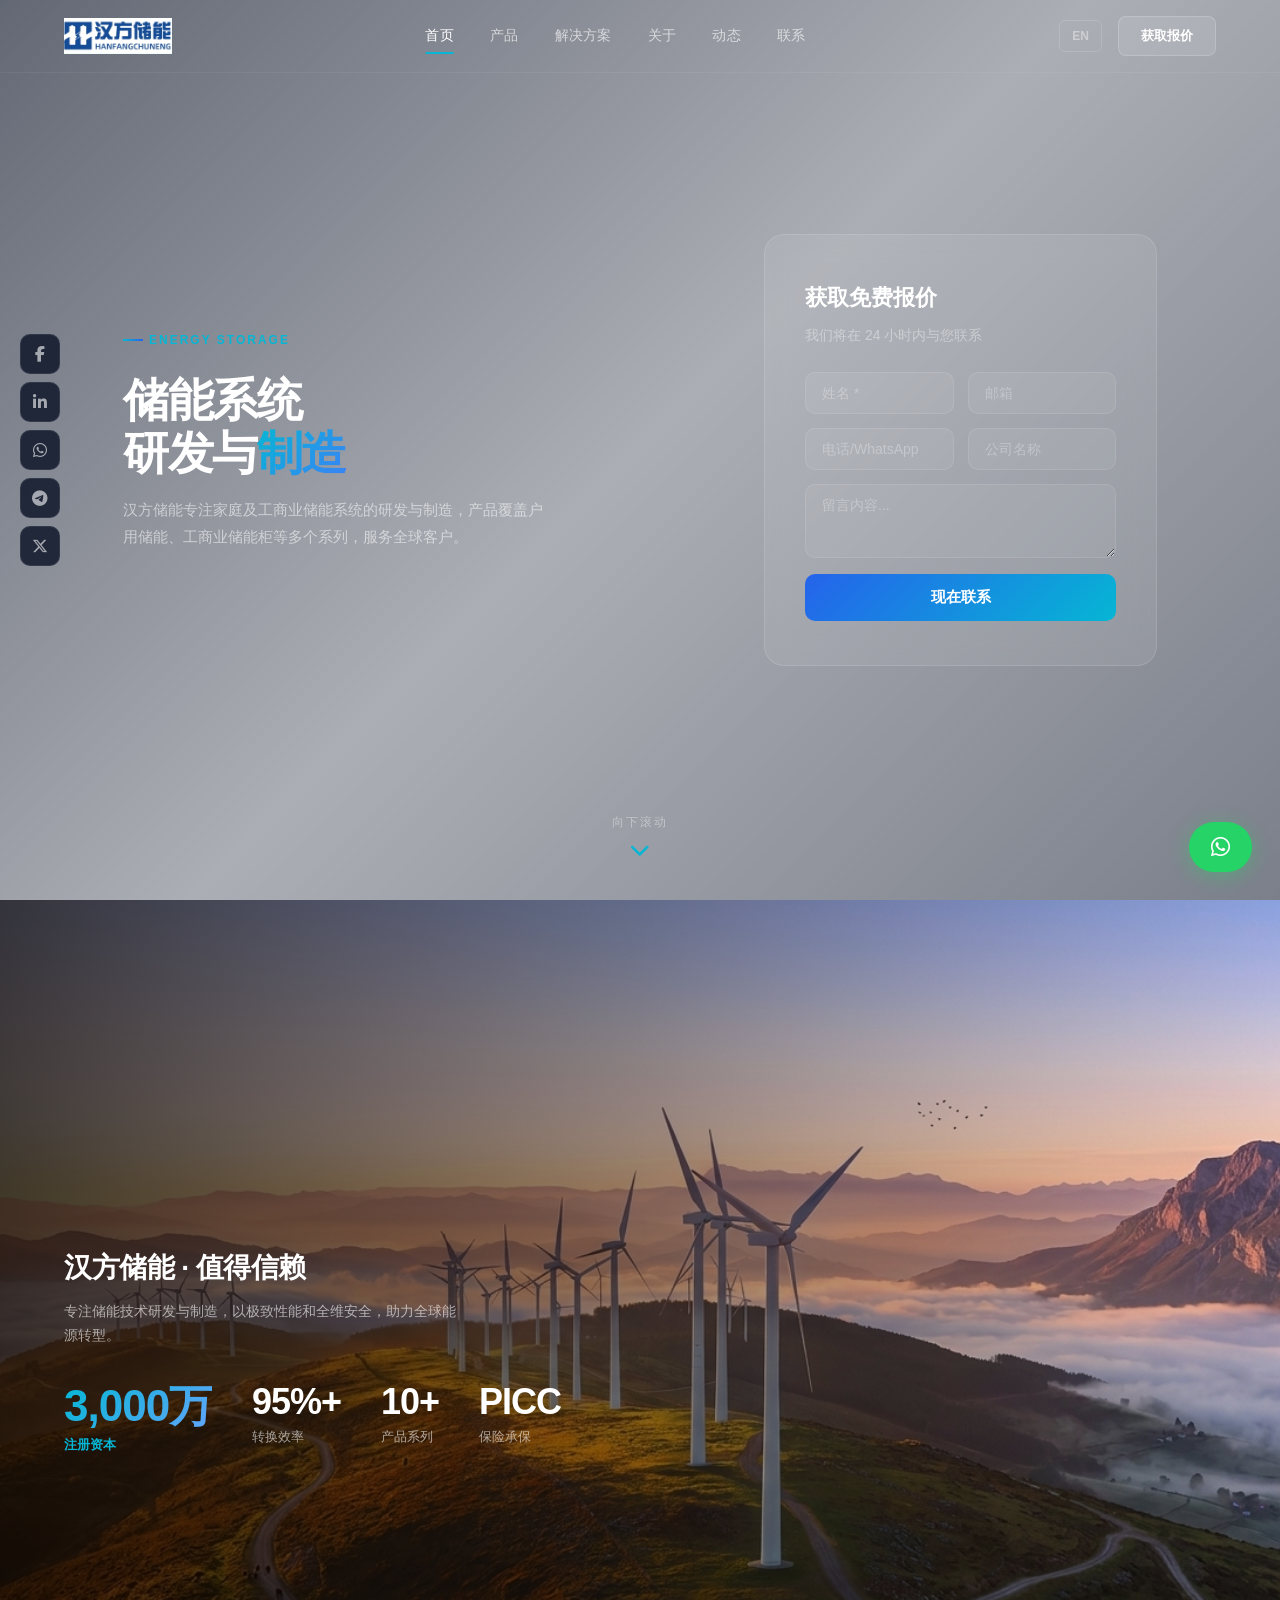
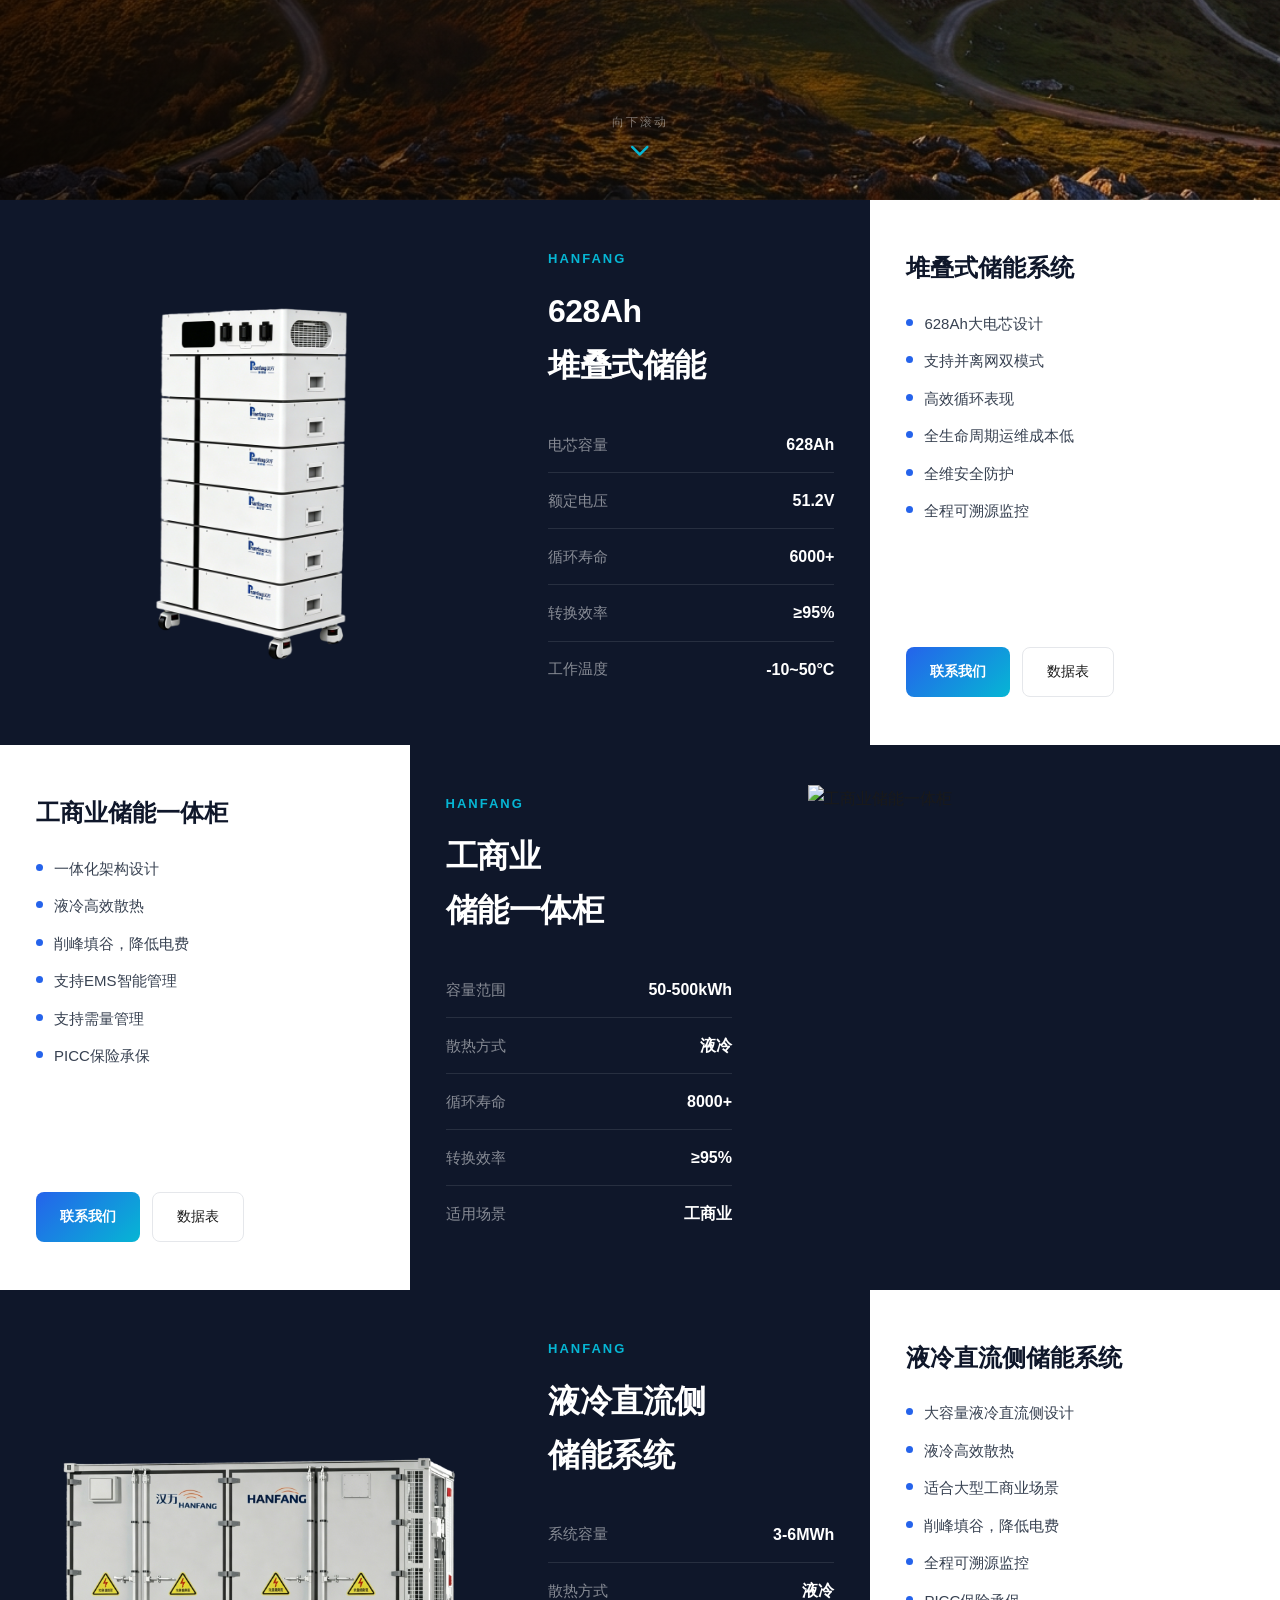
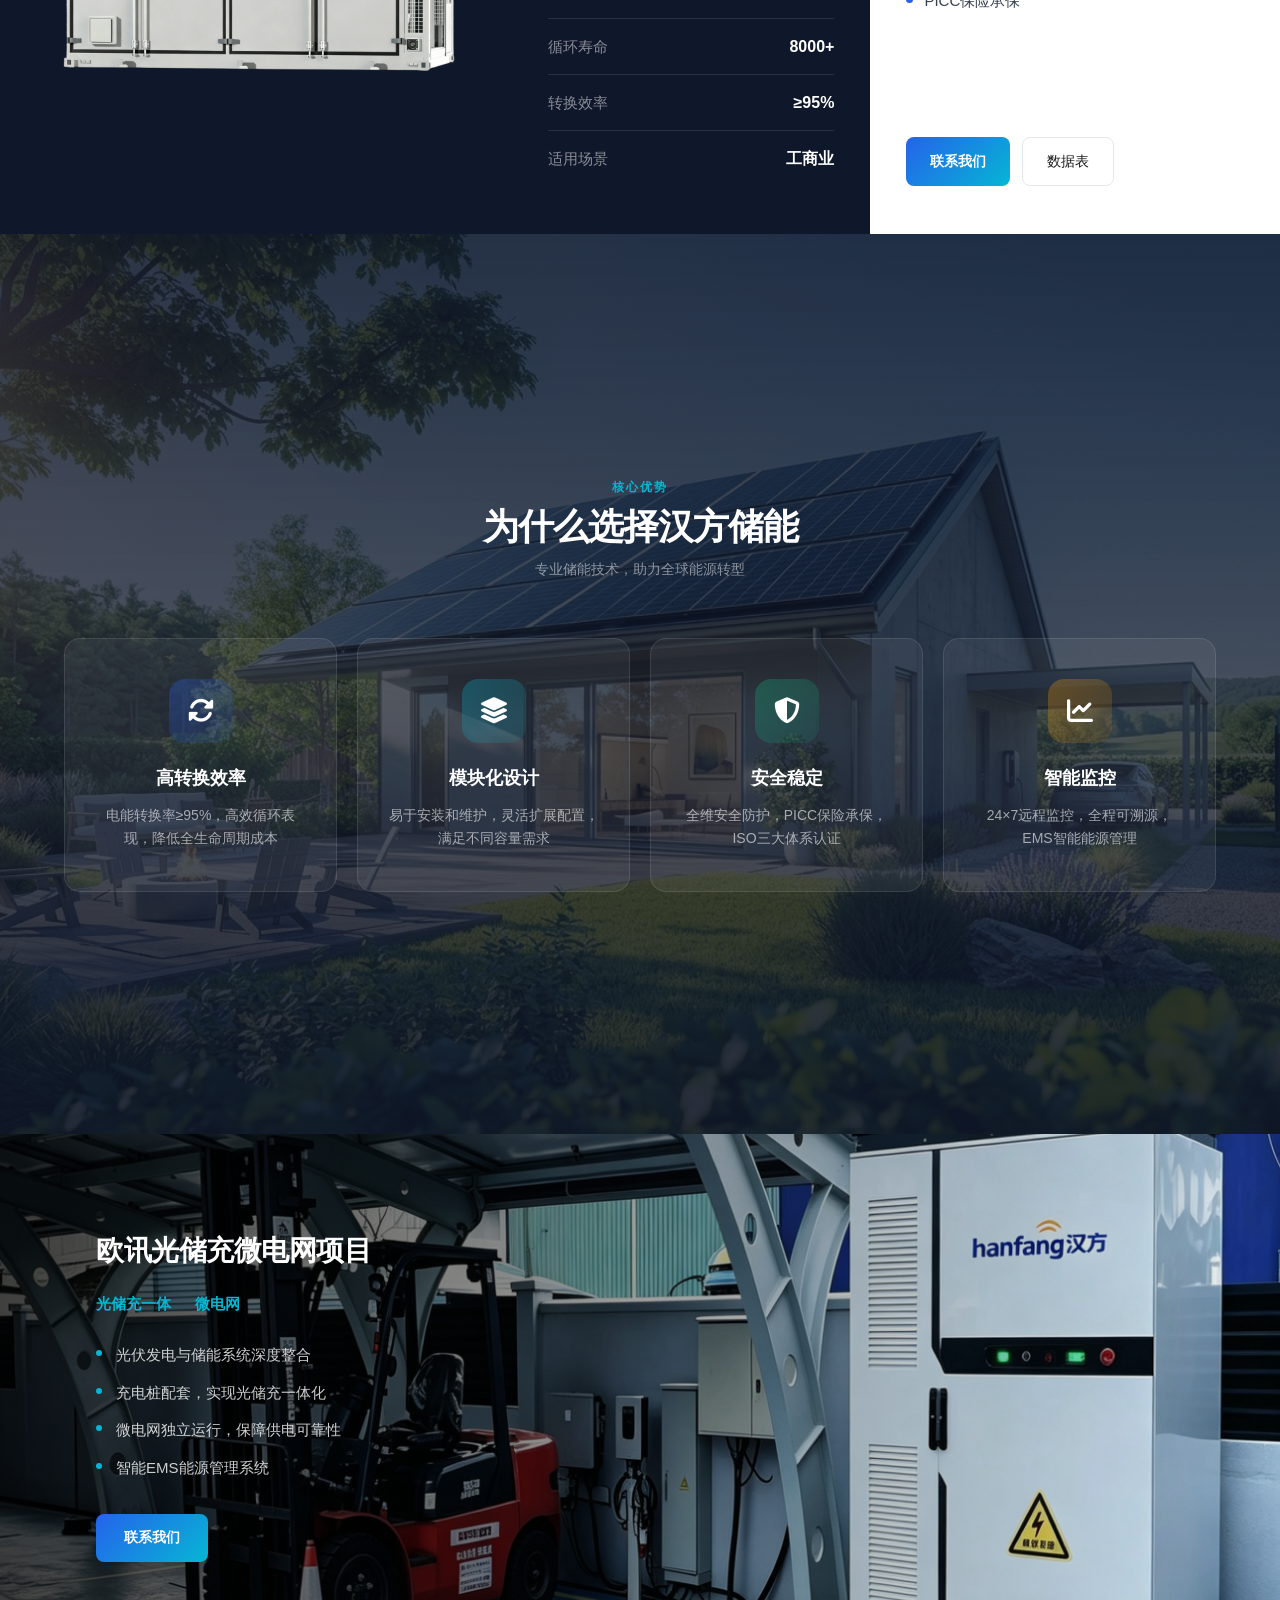
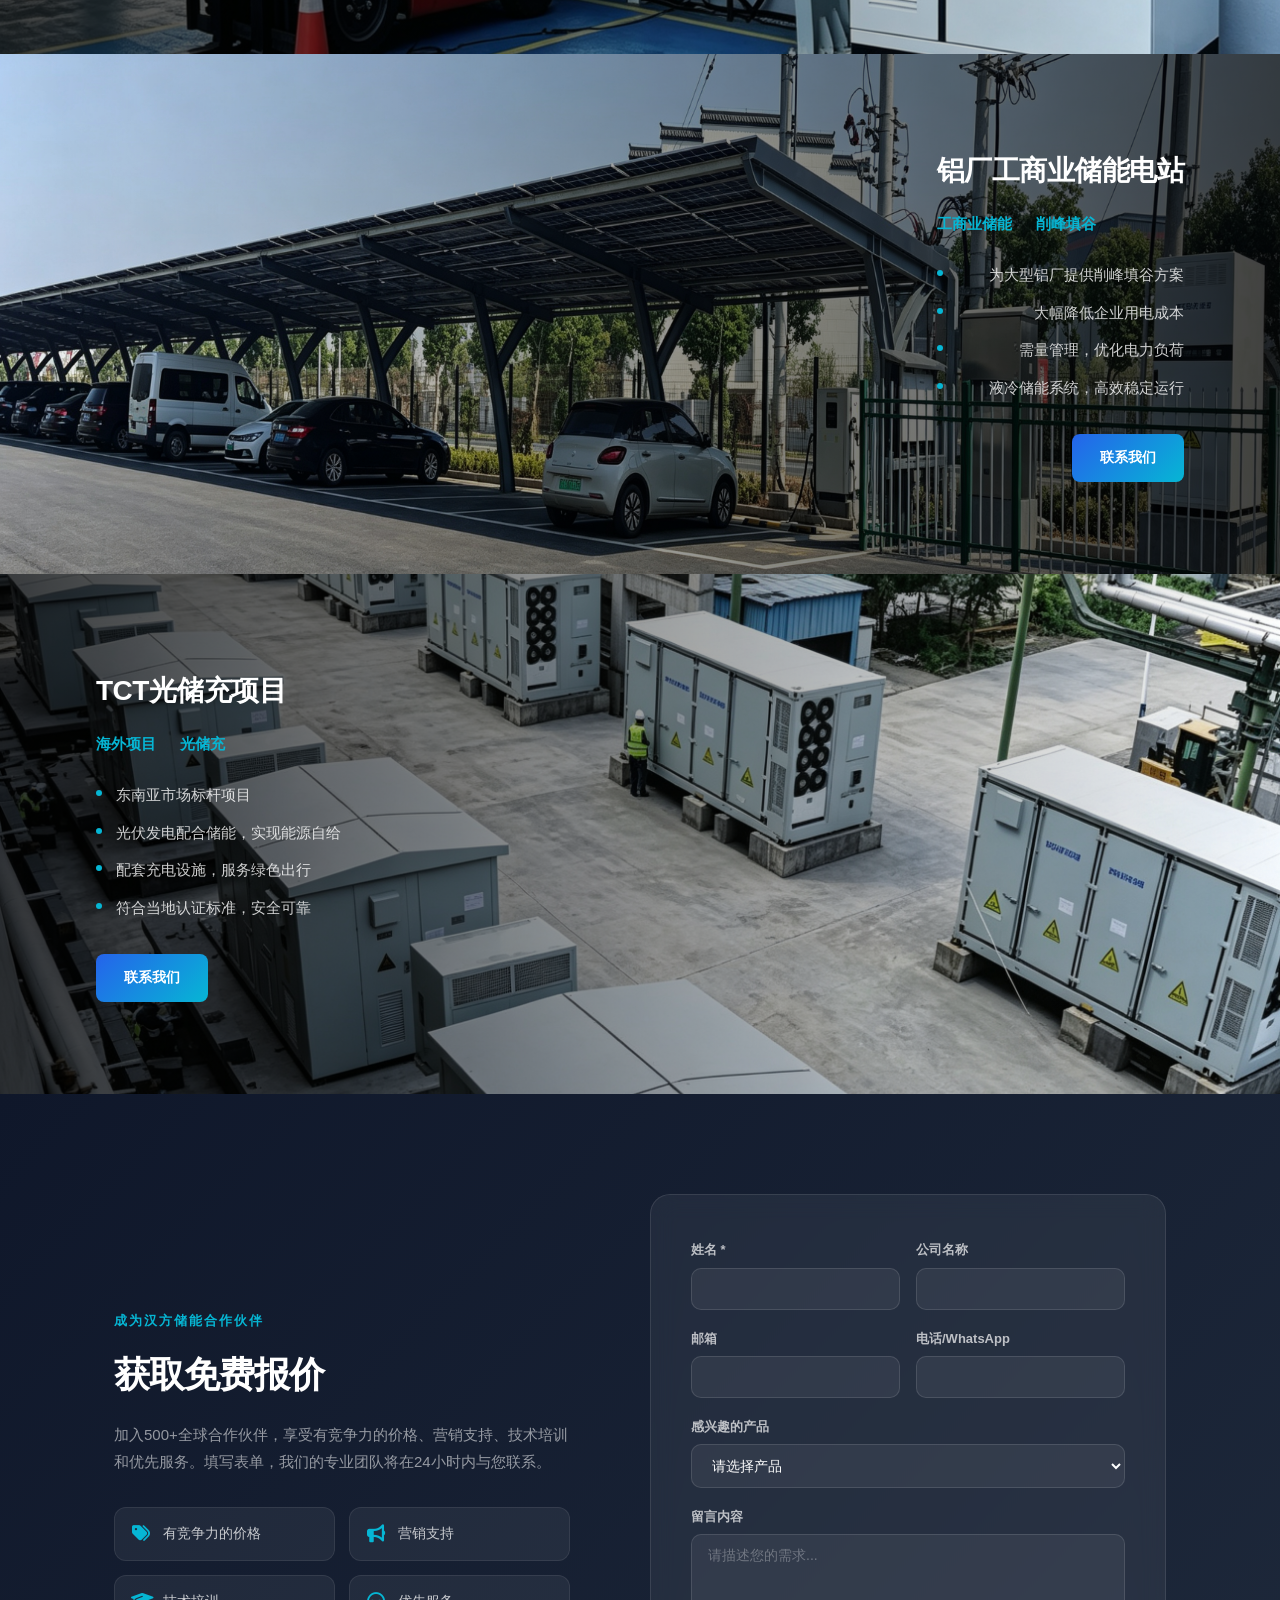
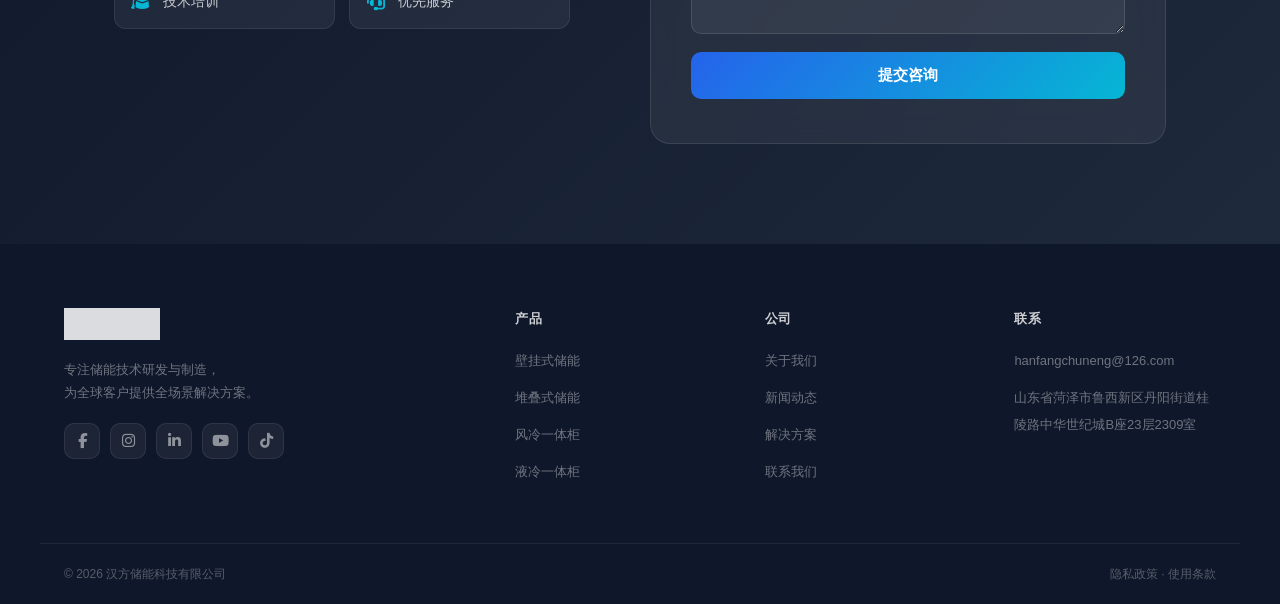
==== index.html @ 0b1b5d88 "Initial commit: Hanfang Energy static website" ====
<!DOCTYPE html>
<html lang="zh-CN" data-zh-title="汉方储能 - 家庭储能_工商业储能_储能系统制造商" data-en-title="Hanfang Energy - Professional Energy Storage Solutions">
<head>
  <meta charset="UTF-8">
  <meta name="viewport" content="width=device-width, initial-scale=1.0">
  <title>汉方储能 - 家庭储能_工商业储能_储能系统制造商</title>
  <meta name="description" content="汉方储能专注家庭储能、工商业储能系统研发制造，提供壁挂式、堆叠式、风冷液冷储能柜等全系列产品，ISO9001认证，PICC保险承保。">
  <meta property="og:title" content="汉方储能 - 家庭储能_工商业储能_储能系统制造商">
  <meta property="og:description" content="汉方储能专注家庭储能、工商业储能系统研发制造，提供壁挂式、堆叠式、风冷液冷储能柜等全系列产品。">
  <meta property="og:image" content="https://www.hanfangenergy.com/images/logo.png">
  <meta property="og:type" content="website">
  <link rel="icon" type="image/png" href="images/logo.png">
  <link rel="alternate" hreflang="zh-CN" href="https://www.hanfangenergy.com/">
  <link rel="alternate" hreflang="en" href="https://www.hanfangenergy.com/en/">
  <link rel="canonical" href="https://www.hanfangenergy.com/">
  <link rel="stylesheet" href="https://cdnjs.cloudflare.com/ajax/libs/font-awesome/6.5.1/css/all.min.css" integrity="sha512-DTOQO9RWCH3ppGqcWaEA1BIZOC6xxalwEsw9c2QQeAIftl+Vegovlnee1c9QX4TctnWMn13TZye+giMm8e2LwA==" crossorigin="anonymous" referrerpolicy="no-referrer">
  <link href="https://fonts.googleapis.cn/css2?family=Inter:wght@300;400;500;600;700;800;900&family=Noto+Sans+SC:wght@300;400;500;700;900&display=swap" rel="stylesheet">
  <link rel="stylesheet" href="css/common.css">
  <style>
    :root{--ink:#1a1a1a;--ink-2:#4b5563;--ink-3:#9ca3af;--bg:#fff;--bg-soft:#f8fafc;--accent:#2563eb;--accent-h:#1d4ed8;--accent-light:#3b82f6;--cyan:#06b6d4;--green:#10b981;--orange:#f59e0b;--border:#e5e7eb;--ff:'Inter','Noto Sans SC','PingFang SC',-apple-system,sans-serif;--mw:1200px}
    *,*::before,*::after{margin:0;padding:0;box-sizing:border-box}html{scroll-behavior:smooth}body{font-family:var(--ff);color:var(--ink);line-height:1.7;background:var(--bg);-webkit-font-smoothing:antialiased}a{text-decoration:none;color:inherit}img{max-width:100%;display:block}ul{list-style:none}.mw{max-width:var(--mw);margin:0 auto;padding:0 24px}
    .hd{position:fixed;top:0;left:0;right:0;z-index:90;background:transparent;border-bottom:1px solid rgba(255,255,255,.06);transition:all .4s ease}.hd.shd{background:rgba(15,23,42,.92);backdrop-filter:blur(16px);-webkit-backdrop-filter:blur(16px);border-bottom-color:rgba(255,255,255,.04)}.hd-in{max-width:var(--mw);margin:0 auto;padding:0 24px;display:flex;align-items:center;justify-content:space-between;height:72px}.hd-logo{display:flex;align-items:center;gap:10px}.hd-logo img{height:36px;width:auto;transition:opacity .4s}.hd.shd .hd-logo img{opacity:1}.hd-nav{display:flex;gap:36px}.hd-nav a{font-size:14px;font-weight:500;color:rgba(255,255,255,.65);position:relative;padding:6px 0;transition:color .25s;letter-spacing:.3px}.hd-nav a::after{content:'';position:absolute;bottom:0;left:50%;width:0;height:2px;background:var(--cyan);transition:all .25s;transform:translateX(-50%)}.hd-nav a:hover,.hd-nav a.on{color:#fff}.hd-nav a:hover::after,.hd-nav a.on::after{width:100%}.hd-r{display:flex;align-items:center;gap:16px}.hd-cta{font-size:13px;font-weight:600;color:#fff;background:rgba(255,255,255,.1);border:1px solid rgba(255,255,255,.18);padding:8px 22px;border-radius:8px;transition:all .25s}.hd-cta:hover{background:var(--accent);border-color:var(--accent)}.hd.shd .hd-cta{background:var(--accent);border-color:var(--accent)}.mob-tog{display:none;background:none;border:none;font-size:20px;cursor:pointer;color:rgba(255,255,255,.8);padding:8px}
    .hd-nav.mob-open{display:flex;position:absolute;top:72px;left:24px;right:24px;background:rgba(15,23,42,.95);backdrop-filter:blur(20px);-webkit-backdrop-filter:blur(20px);flex-direction:column;padding:20px 24px;gap:0;border-radius:12px;border:1px solid rgba(255,255,255,.06)}.hd-nav.mob-open a{padding:14px 0;border-bottom:1px solid rgba(255,255,255,.06);color:rgba(255,255,255,.7)}.hd-nav.mob-open a:last-child{border-bottom:none}
    .lang-sw{display:flex;align-items:center;border:1px solid rgba(255,255,255,.15);border-radius:6px;overflow:hidden;font-size:12px;font-weight:600}.lang-sw button{padding:5px 12px;border:none;background:none;cursor:pointer;font-family:var(--ff);font-size:12px;font-weight:600;color:rgba(255,255,255,.4);transition:all .2s}.lang-sw button.on{background:rgba(255,255,255,.15);color:#fff}.lang-sw button:not(.on):hover{color:rgba(255,255,255,.8)}
    .hero{margin-top:0;position:relative;overflow:hidden;min-height:100vh;display:flex;align-items:center}
    .hero-video{position:absolute;inset:0;width:100%;height:100%;object-fit:cover;z-index:0}
    .hero-overlay{position:absolute;inset:0;background:linear-gradient(135deg,rgba(15,23,42,.65) 0%,rgba(15,23,42,.35) 50%,rgba(15,23,42,.55) 100%);z-index:1}
    .hero-in{max-width:1400px;margin:0 auto;padding:0 60px;display:flex;justify-content:space-between;align-items:center;min-height:100vh;gap:80px;position:relative;z-index:2}
.hero-t{flex:0 0 42%}
.hero-form{flex:0 0 38%}
    .hero-visual{display:flex;align-items:center;justify-content:center}
    .hero-visual img{max-height:500px;object-fit:contain;filter:drop-shadow(0 20px 60px rgba(0,0,0,.5))}.hero-t{padding:100px 0}.hero-tag{display:inline-flex;align-items:center;gap:6px;font-size:12px;font-weight:600;color:var(--cyan);letter-spacing:2px;text-transform:uppercase;margin-bottom:24px}.hero-tag::before{content:'';width:20px;height:2px;background:linear-gradient(90deg,var(--cyan),var(--accent))}.hero-t h1{font-size:46px;font-weight:800;color:#fff;line-height:1.15;letter-spacing:-1.5px;margin-bottom:16px}.hero-t h1 em{font-style:normal;background:linear-gradient(135deg,var(--cyan),var(--accent-light));-webkit-background-clip:text;-webkit-text-fill-color:transparent}.hero-t>p{font-size:15px;color:rgba(255,255,255,.55);line-height:1.8;margin-bottom:28px;max-width:440px}.hero-certs{display:flex;gap:16px;align-items:center;margin-bottom:32px}.hero-certs span{font-size:11px;font-weight:700;color:rgba(255,255,255,.5);border:1px solid rgba(255,255,255,.15);padding:4px 12px;border-radius:4px;letter-spacing:1px}.hero-btn{display:flex;gap:12px}
    .btn-p{display:inline-flex;align-items:center;gap:8px;padding:12px 28px;background:linear-gradient(135deg,var(--accent),var(--cyan));color:#fff;font-size:14px;font-weight:600;border-radius:8px;transition:all .2s;border:none;cursor:pointer}.btn-p:hover{transform:translateY(-2px);box-shadow:0 8px 24px rgba(37,99,235,.3)}.btn-o{display:inline-flex;align-items:center;gap:8px;padding:12px 28px;border:1.5px solid rgba(255,255,255,.25);color:rgba(255,255,255,.85);font-size:14px;font-weight:500;border-radius:8px;transition:all .2s}.btn-o:hover{border-color:var(--cyan);color:var(--cyan)}
    .hero-form{background:rgba(255,255,255,.08);backdrop-filter:blur(12px);border:1px solid rgba(255,255,255,.12);border-radius:20px;padding:44px 40px}.hero-form h3{color:#fff;font-size:22px;font-weight:700;margin-bottom:8px}.hero-form>p{color:rgba(255,255,255,.4);font-size:14px;margin-bottom:24px}.form-row{display:grid;grid-template-columns:1fr 1fr;gap:14px;margin-bottom:14px}.form-row.full{grid-template-columns:1fr}.form-input{width:100%;padding:12px 16px;background:rgba(255,255,255,.06);border:1px solid rgba(255,255,255,.1);border-radius:10px;color:#fff;font-size:14px;font-family:var(--ff);transition:border-color .2s}.form-input::placeholder{color:rgba(255,255,255,.3)}.form-input:focus{outline:none;border-color:var(--cyan)}.form-submit{width:100%;padding:14px;background:linear-gradient(135deg,var(--accent),var(--cyan));color:#fff;border:none;border-radius:10px;font-size:15px;font-weight:600;cursor:pointer;font-family:var(--ff);transition:all .2s}.form-submit:hover{transform:translateY(-1px);box-shadow:0 4px 16px rgba(37,99,235,.3)}
    .stats-bar{position:relative;min-height:100vh;overflow:hidden;display:flex;align-items:center}.stats-bg{position:absolute;inset:0;z-index:1}.stats-bg img{width:100%;height:100%;object-fit:cover}.stats-overlay{position:absolute;inset:0;z-index:2;background:linear-gradient(90deg,rgba(0,0,0,.75) 0%,rgba(0,0,0,.4) 50%,transparent 100%)}.stats-content{position:relative;z-index:3;max-width:var(--mw);margin:0 auto;padding:60px 24px;width:100%}.stats-content h2{font-size:28px;font-weight:800;color:#fff;margin-bottom:8px;letter-spacing:-.5px}.stats-content>p{font-size:14px;color:rgba(255,255,255,.6);margin-bottom:36px;max-width:400px}.stats-grid{display:flex;gap:40px;flex-wrap:wrap}.stat-itm{text-align:left}.stat-itm .num{font-size:36px;font-weight:900;color:#fff;letter-spacing:-1px;line-height:1}.stat-itm .num i{font-size:14px;font-weight:600;color:var(--cyan);font-style:normal;margin-left:2px}.stat-itm .lbl{font-size:13px;color:rgba(255,255,255,.6);margin-top:6px;font-weight:500}.stat-highlight .num{font-size:44px;background:linear-gradient(135deg,var(--cyan),#60a5fa);-webkit-background-clip:text;-webkit-text-fill-color:transparent;background-clip:text}.stat-highlight .num i{background:linear-gradient(135deg,var(--cyan),#60a5fa);-webkit-background-clip:text;-webkit-text-fill-color:transparent;background-clip:text}.stat-highlight .lbl{color:var(--cyan);font-weight:600}
    .sec{padding:80px 0}.sec-soft{background:var(--bg-soft)}.sec-head{margin-bottom:48px}.sec-head.center{text-align:center}.sec-head.center p{margin:0 auto}.sec-head h2{font-size:32px;font-weight:800;letter-spacing:-1px;line-height:1.2;margin-bottom:10px}.sec-head p{font-size:14px;color:var(--ink-3);max-width:520px}.sec-lbl{font-size:12px;font-weight:700;color:var(--accent);letter-spacing:2px;text-transform:uppercase;margin-bottom:8px}
    .prod-section{display:grid;grid-template-columns:1fr 0.7fr 0.8fr;min-height:500px}.prod-section.reverse{grid-template-columns:0.8fr 0.7fr 1fr}.prod-img{position:relative;overflow:hidden;background:#0f172a;display:flex;align-items:center;justify-content:center}.prod-img img{width:100%;height:100%;object-fit:contain;transition:transform .6s;padding:40px}.prod-section:hover .prod-img img{transform:scale(1.03)}.prod-specs{background:#0f172a;color:#fff;padding:48px 36px;display:flex;flex-direction:column;justify-content:center}.prod-specs h5{font-size:13px;font-weight:600;letter-spacing:2px;text-transform:uppercase;color:var(--cyan);margin-bottom:14px}.prod-specs h3{font-size:32px;font-weight:800;margin-bottom:24px;letter-spacing:-.5px}.spec-table{display:flex;flex-direction:column}.spec-row{display:flex;justify-content:space-between;align-items:center;padding:14px 0;border-bottom:1px solid rgba(255,255,255,.1)}.spec-row:last-child{border-bottom:none}.spec-row span{font-size:15px;color:rgba(255,255,255,.5)}.spec-row strong{font-size:16px;font-weight:700;color:#fff}.prod-info{background:var(--bg);color:var(--ink);padding:48px 36px;display:flex;flex-direction:column;justify-content:center}.prod-info h3{font-size:24px;font-weight:700;margin-bottom:16px;color:#0f172a}.prod-info ul{margin-bottom:28px}.prod-info ul li{font-size:15px;color:#374151;padding:6px 0;padding-left:18px;position:relative;line-height:1.7}.prod-info ul li::before{content:'';position:absolute;left:0;top:14px;width:7px;height:7px;border-radius:50%;background:var(--accent)}.prod-btns{display:flex;gap:12px;margin-top:auto}.btn-white{display:inline-flex;align-items:center;gap:8px;padding:12px 24px;background:linear-gradient(135deg,var(--accent),var(--cyan));color:#fff;font-size:14px;font-weight:600;border-radius:8px;transition:all .2s}.btn-white:hover{transform:translateY(-1px);box-shadow:0 4px 12px rgba(37,99,235,.25)}.btn-ghost-white{display:inline-flex;align-items:center;gap:8px;padding:12px 24px;border:1.5px solid var(--border);color:var(--ink);font-size:14px;font-weight:500;border-radius:8px;transition:all .2s}.btn-ghost-white:hover{border-color:var(--accent);color:var(--accent)}
    .icon-grid{display:grid;grid-template-columns:repeat(4,1fr);gap:20px}.icon-box{background:rgba(255,255,255,.06);backdrop-filter:blur(8px);padding:40px 28px;text-align:center;border-radius:16px;border:1px solid rgba(255,255,255,.1);transition:all .3s}.icon-box:hover{transform:translateY(-6px);background:rgba(255,255,255,.12);border-color:var(--cyan)}.icon-box .ic{width:64px;height:64px;border-radius:16px;display:flex;align-items:center;justify-content:center;margin:0 auto 20px}.icon-box:nth-child(1) .ic{background:linear-gradient(135deg,rgba(37,99,235,.3),rgba(37,99,235,.1))}.icon-box:nth-child(2) .ic{background:linear-gradient(135deg,rgba(6,182,212,.3),rgba(6,182,212,.1))}.icon-box:nth-child(3) .ic{background:linear-gradient(135deg,rgba(16,185,129,.3),rgba(16,185,129,.1))}.icon-box:nth-child(4) .ic{background:linear-gradient(135deg,rgba(245,158,11,.3),rgba(245,158,11,.1))}.icon-box .ic i{font-size:26px;color:#fff}.icon-box h3{font-size:18px;font-weight:700;margin-bottom:10px;color:#fff}.icon-box p{font-size:14px;color:rgba(255,255,255,.6);line-height:1.7}
    .solu-section{display:grid;grid-template-columns:1fr 1fr;min-height:400px}.solu-section.reverse{direction:rtl}.solu-section.reverse>*{direction:ltr}.solu-photo{position:relative;overflow:hidden}.solu-photo img{width:100%;height:100%;object-fit:cover}.solu-detail{padding:48px 56px;display:flex;flex-direction:column;justify-content:center;background:var(--bg)}.solu-detail h3{font-size:24px;font-weight:800;margin-bottom:16px;letter-spacing:-.5px}.solu-stat{display:flex;gap:24px;margin-bottom:20px}.solu-stat div{font-size:14px;color:var(--ink-2)}.solu-stat strong{background:linear-gradient(135deg,var(--accent),var(--cyan));-webkit-background-clip:text;-webkit-text-fill-color:transparent;background-clip:text;font-weight:700}.solu-detail ul{margin-bottom:24px}.solu-detail ul li{font-size:14px;color:var(--ink-2);padding:5px 0;padding-left:18px;position:relative}.solu-detail ul li::before{content:'';position:absolute;left:0;top:13px;width:6px;height:6px;border-radius:50%;background:var(--accent)}.solu-detail .btn-s{display:inline-flex;align-items:center;gap:6px;padding:10px 22px;background:linear-gradient(135deg,var(--accent),var(--cyan));color:#fff;font-size:13px;font-weight:600;border-radius:6px;transition:all .2s;align-self:flex-start}.solu-detail .btn-s:hover{transform:translateY(-1px);box-shadow:0 4px 12px rgba(37,99,235,.25)}
    .case-block{position:relative;min-height:520px;overflow:hidden;display:flex;align-items:center}.case-bg{position:absolute;inset:0;z-index:1}.case-bg img{width:100%;height:100%;object-fit:cover}.case-overlay{position:absolute;inset:0;z-index:2;background:linear-gradient(90deg,rgba(0,0,0,.75) 0%,rgba(0,0,0,.3) 60%,transparent 100%)}.case-block.reverse .case-overlay{background:linear-gradient(270deg,rgba(0,0,0,.75) 0%,rgba(0,0,0,.3) 60%,transparent 100%)}.case-content{position:relative;z-index:3;max-width:var(--mw);margin:0 auto;padding:60px 56px;width:100%}.case-block.reverse .case-content{display:flex;flex-direction:column;align-items:flex-end;text-align:right}.case-inner{max-width:560px}.case-inner h3{font-size:28px;font-weight:800;color:#fff;margin-bottom:16px;letter-spacing:-.5px}.case-stats{display:flex;gap:24px;margin-bottom:20px}.case-stats div{font-size:15px;color:rgba(255,255,255,.7)}.case-stats strong{color:var(--cyan);font-weight:700}.case-inner ul{margin-bottom:28px}.case-inner ul li{font-size:15px;color:rgba(255,255,255,.8);padding:6px 0;padding-left:20px;position:relative}.case-inner ul li::before{content:'';position:absolute;left:0;top:14px;width:6px;height:6px;border-radius:50%;background:var(--cyan)}.case-inner .btn-case{display:inline-flex;align-items:center;gap:6px;padding:12px 28px;background:linear-gradient(135deg,var(--accent),var(--cyan));color:#fff;font-size:14px;font-weight:600;border-radius:8px;transition:all .2s}.case-inner .btn-case:hover{transform:translateY(-2px);box-shadow:0 8px 24px rgba(37,99,235,.3)}
    .cta-band{background:linear-gradient(135deg,#0f172a,#1e293b);position:relative;overflow:hidden}.cta-in{max-width:var(--mw);margin:0 auto;padding:56px 24px;display:flex;align-items:center;justify-content:space-between;position:relative;z-index:2}.cta-in h2{font-size:26px;font-weight:800;color:#fff;letter-spacing:-.5px}.cta-in p{font-size:14px;color:rgba(255,255,255,.5);margin-top:4px}.cta-btns{display:flex;gap:10px}
    .ft{background:#0f172a;color:rgba(255,255,255,.4);padding:64px 0 0}

    /* Quote Section */
    .quote-section{background:linear-gradient(135deg,#0f172a,#1e293b);padding:100px 0}
    .quote-inner{max-width:1100px;margin:0 auto;padding:0 24px;display:grid;grid-template-columns:1fr 1.1fr;gap:80px;align-items:center}
    .quote-lbl{font-size:13px;font-weight:700;color:var(--cyan);letter-spacing:2px;text-transform:uppercase;margin-bottom:12px}
    .quote-left h2{font-size:36px;font-weight:800;color:#fff;letter-spacing:-1px;margin-bottom:16px}
    .quote-left>p{font-size:15px;color:rgba(255,255,255,.55);line-height:1.8;margin-bottom:32px}
    .quote-features{display:grid;grid-template-columns:1fr 1fr;gap:14px}
    .quote-feat{display:flex;align-items:center;gap:12px;padding:14px 16px;background:rgba(255,255,255,.06);border-radius:12px;border:1px solid rgba(255,255,255,.08)}
    .quote-feat i{font-size:18px;color:var(--cyan);width:20px;text-align:center}
    .quote-feat span{font-size:14px;font-weight:500;color:rgba(255,255,255,.75)}
    .quote-right{background:rgba(255,255,255,.06);backdrop-filter:blur(12px);border-radius:20px;padding:44px 40px;border:1px solid rgba(255,255,255,.1)}
    .quote-form{display:flex;flex-direction:column;gap:18px}
    .qf-row{display:grid;grid-template-columns:1fr 1fr;gap:16px}
    .qf-group{display:flex;flex-direction:column;gap:6px}
    .qf-group label{font-size:13px;font-weight:600;color:rgba(255,255,255,.7)}
    .qf-group input,.qf-group select,.qf-group textarea{padding:12px 16px;border:1.5px solid rgba(255,255,255,.12);border-radius:10px;font-size:14px;font-family:var(--ff);transition:border-color .2s;background:rgba(255,255,255,.06);color:#fff}
    .qf-group input::placeholder,.qf-group textarea::placeholder{color:rgba(255,255,255,.3)}
    .qf-group input:focus,.qf-group select:focus,.qf-group textarea:focus{outline:none;border-color:var(--cyan)}
    .qf-group select option{background:#1e293b;color:#fff}
    .qf-group textarea{resize:vertical;min-height:100px}
    .qf-submit{padding:14px 28px;background:linear-gradient(135deg,var(--accent),var(--cyan));color:#fff;border:none;border-radius:10px;font-size:15px;font-weight:600;cursor:pointer;font-family:var(--ff);transition:all .2s}
    .qf-submit:hover{transform:translateY(-2px);box-shadow:0 8px 24px rgba(37,99,235,.3)}.ft-grid{max-width:var(--mw);margin:0 auto;padding:0 24px;display:grid;grid-template-columns:2fr 1fr 1fr 1fr;gap:48px}.ft-brand img{height:32px;width:auto;filter:brightness(0) invert(1);opacity:.8;margin-bottom:18px}.ft-brand p{font-size:13px;line-height:1.8}.ft-col h4{font-size:13px;font-weight:700;color:rgba(255,255,255,.8);margin-bottom:16px;letter-spacing:.5px}.ft-col ul li{margin-bottom:10px}.ft-col ul li a{font-size:13px;color:rgba(255,255,255,.4);transition:color .2s}.ft-col ul li a:hover{color:var(--cyan)}.ft-btm{max-width:var(--mw);margin:48px auto 0;padding:20px 24px;border-top:1px solid rgba(255,255,255,.07);display:flex;justify-content:space-between;font-size:12px;color:rgba(255,255,255,.3)}
    .fade{opacity:0;transform:translateY(20px)}.fade.vis{animation:fadeUp .6s ease forwards}@keyframes fadeUp{from{opacity:0;transform:translateY(20px)}to{opacity:1;transform:translateY(0)}}
    @keyframes fadeUpHero{from{opacity:0;transform:translateY(30px)}to{opacity:1;transform:translateY(0)}}
    .hero-t h1,.hero-t>p,.hero-btn,.hero-certs,.hero-form{opacity:0}.hero.in-view .hero-t h1{animation:fadeUpHero .7s ease .15s forwards}.hero.in-view .hero-t>p{animation:fadeUpHero .7s ease .3s forwards}.hero.in-view .hero-certs{animation:fadeUpHero .7s ease .4s forwards}.hero.in-view .hero-btn{animation:fadeUpHero .7s ease .5s forwards}.hero.in-view .hero-form{animation:fadeUpHero .7s ease .35s forwards}
    .scroll-arrow{position:absolute;bottom:40px;left:50%;transform:translateX(-50%);z-index:10;display:flex;flex-direction:column;align-items:center;gap:8px;cursor:pointer;opacity:0;animation:fadeInArrow 1s ease 1.2s forwards}
.scroll-arrow-light{opacity:0;animation:fadeInArrow 1s ease 0.5s forwards}.scroll-arrow span{font-size:12px;color:rgba(255,255,255,.4);letter-spacing:2px;text-transform:uppercase}.scroll-arrow i{font-size:20px;color:var(--cyan);animation:bounceArrow 2s ease-in-out infinite}.scroll-arrow:hover i{color:#fff}@keyframes fadeInArrow{from{opacity:0;transform:translateX(-50%) translateY(10px)}to{opacity:1;transform:translateX(-50%) translateY(0)}}@keyframes bounceArrow{0%,100%{transform:translateY(0)}50%{transform:translateY(8px)}}
    .stat-itm .num{opacity:0}.stat-itm.vis .num{animation:fadeUp .5s ease forwards}.stat-itm:nth-child(1).vis .num{animation-delay:.1s}.stat-itm:nth-child(2).vis .num{animation-delay:.2s}.stat-itm:nth-child(3).vis .num{animation-delay:.3s}.stat-itm:nth-child(4).vis .num{animation-delay:.4s}
    .prod-section{opacity:0}.prod-section.vis{animation:fadeUp .6s ease forwards}.solu-section{opacity:0}.solu-section.vis{animation:fadeUp .6s ease forwards}.case-block{opacity:0}.case-block.vis{animation:fadeUp .6s ease forwards}
    @media(max-width:1024px){.hero-in{flex-direction:column;gap:40px;padding:0 24px}.hero-t{flex:none;width:100%}.hero-form{flex:none;width:100%;max-width:480px}.prod-section,.prod-section.reverse{grid-template-columns:1fr}.prod-img{max-height:360px}.solu-section,.solu-section.reverse{grid-template-columns:1fr;direction:ltr}.solu-photo{max-height:300px}.case-block{min-height:420px}.case-content{padding:48px 32px}.case-block.reverse .case-content{align-items:flex-start;text-align:left}.icon-grid{grid-template-columns:repeat(2,1fr)}.ft-grid{grid-template-columns:repeat(2,1fr)}.stats-bar{min-height:60vh}.stats-grid{gap:24px}.quote-inner{grid-template-columns:1fr;gap:40px}.quote-left{text-align:center}.quote-features{grid-template-columns:1fr 1fr}}
    @media(max-width:768px){.hd-nav,.hd-r{display:none}.mob-tog{display:block}.hero-t h1{font-size:28px}.hero-t{padding:60px 0}.hero{min-height:100vh}.hero-in{min-height:100vh}.sec{padding:56px 0}.sec-head h2{font-size:24px}.icon-grid{grid-template-columns:1fr}.cta-in{grid-template-columns:1fr;gap:32px}.cta-left{text-align:center}.ft-grid{grid-template-columns:1fr}.ft-btm{flex-direction:column;gap:8px;text-align:center}.solu-detail{padding:32px 24px}.form-row{grid-template-columns:1fr}.quote-section{padding:64px 0}.quote-right{padding:28px 20px}.qf-row{grid-template-columns:1fr}.quote-features{grid-template-columns:1fr}}
  </style>
  <style>
    .wa-float{position:fixed;bottom:28px;right:28px;z-index:99;display:flex;align-items:center;gap:10px;background:#25D366;color:#fff;padding:14px 22px;border-radius:50px;font-size:14px;font-weight:600;font-family:var(--ff);box-shadow:0 4px 20px rgba(37,211,102,.4);transition:all .3s;cursor:pointer}.wa-float:hover{transform:translateY(-3px);box-shadow:0 8px 28px rgba(37,211,102,.5)}.wa-float i{font-size:22px}.wa-float .wa-label{display:none}.wa-float:hover .wa-label{display:inline}@media(max-width:768px){.wa-float{bottom:20px;right:20px;padding:14px 16px}.wa-float .wa-label{display:none}}
    .ds-wrap{position:relative;display:inline-block}.ds-popup{position:absolute;bottom:calc(100% + 14px);left:50%;transform:translateX(-50%) translateY(8px);width:320px;background:#0f172a;border:1px solid rgba(255,255,255,.1);border-radius:14px;padding:24px;opacity:0;visibility:hidden;transition:all .3s ease;pointer-events:none;z-index:50;box-shadow:0 20px 60px rgba(0,0,0,.5)}.ds-wrap:hover .ds-popup{opacity:1;visibility:visible;transform:translateX(-50%) translateY(0)}.ds-popup::after{content:'';position:absolute;top:100%;left:50%;transform:translateX(-50%);border:8px solid transparent;border-top-color:#0f172a}.ds-popup h4{font-size:15px;font-weight:700;color:#fff;margin-bottom:14px;padding-bottom:10px;border-bottom:1px solid rgba(255,255,255,.1)}.ds-popup .ds-row{display:flex;justify-content:space-between;align-items:center;padding:8px 0;font-size:13px}.ds-popup .ds-row span{color:rgba(255,255,255,.5)}.ds-popup .ds-row strong{color:#fff;font-weight:600}.ds-popup .ds-row:not(:last-child){border-bottom:1px solid rgba(255,255,255,.05)}.ds-popup .ds-link{display:flex;align-items:center;justify-content:center;gap:6px;margin-top:14px;padding:8px 16px;background:rgba(37,99,235,.15);border-radius:8px;font-size:12px;font-weight:600;color:var(--cyan);transition:background .2s}.ds-popup .ds-link:hover{background:rgba(37,99,235,.25)}@media(max-width:768px){.ds-popup{left:auto;right:0;transform:translateX(0) translateY(8px);width:280px}.ds-wrap:hover .ds-popup{transform:translateX(0) translateY(0)}.ds-popup::after{left:auto;right:20px;transform:none}}
  </style>
</head>
<body>

  <header class="hd" id="hd">
    <div class="hd-in">
      <a href="index.html" class="hd-logo"><img src="images/logo.png" alt="汉方储能"></a>
      <nav class="hd-nav">
        <a href="index.html" class="on" data-zh="首页" data-en="Home">首页</a>
        <a href="products.html" data-zh="产品" data-en="Products">产品</a>
        <a href="solutions.html" data-zh="解决方案" data-en="Solutions">解决方案</a>
        <a href="about.html" data-zh="关于" data-en="About">关于</a>
        <a href="news.html" data-zh="动态" data-en="News">动态</a>
        <a href="contact.html" data-zh="联系" data-en="Contact">联系</a>
      </nav>
      <div class="hd-r">
        <div class="lang-sw"><a href="en/" class="lang-btn" style="padding:5px 12px;font-size:12px;font-weight:600;color:rgba(255,255,255,.4);text-decoration:none;transition:all .2s" onmouseover="this.style.color='rgba(255,255,255,.8)'" onmouseout="this.style.color='rgba(255,255,255,.4)'">EN</a></div>
        <a href="contact.html" class="hd-cta" data-zh="获取报价" data-en="Get Quote">获取报价</a>
      </div>
      <button class="mob-tog"><i class="fas fa-bars"></i></button>
    </div>
  </header>

  <section class="hero" id="hero">
    <video class="hero-video" autoplay muted loop playsinline>
      <source src="images/advantages-bg.mp4" type="video/mp4">
    </video>
    <div class="hero-overlay"></div>
    <div class="hero-in">
      <div class="hero-t">
        <div class="hero-tag">ENERGY STORAGE</div>
        <h1 data-zh="储能系统<br>研发与<em>制造</em>" data-en="Energy Storage<br>System <em>Manufacturer</em>">储能系统<br>研发与<em>制造</em></h1>
        <p data-zh="汉方储能专注家庭及工商业储能系统的研发与制造，产品覆盖户用储能、工商业储能柜等多个系列，服务全球客户。" data-en="Hanfang Energy specializes in R&D and manufacturing of residential and C&I energy storage systems, serving global customers.">汉方储能专注家庭及工商业储能系统的研发与制造，产品覆盖户用储能、工商业储能柜等多个系列，服务全球客户。</p>
      </div>
      <div class="hero-form">
        <h3 data-zh="获取免费报价" data-en="Get Free Quote">获取免费报价</h3>
        <p data-zh="我们将在 24 小时内与您联系" data-en="We will contact you within 24 hours">我们将在 24 小时内与您联系</p>
        <form onsubmit="event.preventDefault();alert(currentLang==='zh'?'感谢您的咨询，我们将尽快联系您！':'Thank you! We will contact you soon!')">
          <div class="form-row">
            <input type="text" class="form-input" data-zh-ph="姓名 *" data-en-ph="Name *" placeholder="姓名 *" required>
            <input type="email" class="form-input" data-zh-ph="邮箱" data-en-ph="Email" placeholder="邮箱">
          </div>
          <div class="form-row">
            <input type="text" class="form-input" data-zh-ph="电话/WhatsApp" data-en-ph="Phone/WhatsApp" placeholder="电话/WhatsApp">
            <input type="text" class="form-input" data-zh-ph="公司名称" data-en-ph="Company" placeholder="公司名称">
          </div>
          <div class="form-row full" style="margin-bottom:16px">
            <textarea class="form-input" rows="3" style="resize:vertical" data-zh-ph="留言内容..." data-en-ph="Message..." placeholder="留言内容..."></textarea>
          </div>
          <button type="submit" class="form-submit" data-zh="现在联系 " data-en="Contact Now ">现在联系 <i class="fas fa-paper-plane" style="margin-left:6px;font-size:12px"></i></button>
        </form>
      </div>
    </div>
    <a class="scroll-arrow" onclick="window.scrollTo({top:document.querySelector('.stats-bar').offsetTop,behavior:'smooth'})">
      <span data-zh="向下滚动" data-en="Scroll Down">向下滚动</span>
      <i class="fas fa-chevron-down"></i>
    </a>
  </section>

  <div class="stats-bar">
    <div class="stats-bg"><img src="images/stats-bg.png" alt=""></div>
    <div class="stats-overlay"></div>
    <div class="stats-content">
      <h2 data-zh="汉方储能 · 值得信赖" data-en="Hanfang Energy · Trusted Partner">汉方储能 · 值得信赖</h2>
      <p data-zh="专注储能技术研发与制造，以极致性能和全维安全，助力全球能源转型。" data-en="Focused on energy storage R&D, empowering global energy transition with performance and safety.">专注储能技术研发与制造，以极致性能和全维安全，助力全球能源转型。</p>
      <div class="stats-grid">
        <div class="stat-itm stat-highlight"><div class="num">3000<i>万</i></div><div class="lbl" data-zh="注册资本" data-en="Registered Capital">注册资本</div></div>
        <div class="stat-itm"><div class="num">95%<i>+</i></div><div class="lbl" data-zh="转换效率" data-en="Efficiency">转换效率</div></div>
        <div class="stat-itm"><div class="num">10<i>+</i></div><div class="lbl" data-zh="产品系列" data-en="Product Lines">产品系列</div></div>
        <div class="stat-itm"><div class="num">PICC</div><div class="lbl" data-zh="保险承保" data-en="Insured">保险承保</div></div>
      </div>
    </div>
    <a class="scroll-arrow scroll-arrow-light" onclick="var next=this.parentElement.nextElementSibling;if(next)next.scrollIntoView({behavior:'smooth'})">
      <span data-zh="向下滚动" data-en="Scroll Down">向下滚动</span>
      <i class="fas fa-chevron-down"></i>
    </a>
  </div>

  <section class="prod-section fade">
    <div class="prod-img"><img src="images/product-stackable-v2.jpg" alt="堆叠式储能"></div>
    <div class="prod-specs">
      <h5>HANFANG</h5>
      <h3 data-zh="628Ah<br>堆叠式储能" data-en="628Ah<br>Stackable ESS">628Ah<br>堆叠式储能</h3>
      <div class="spec-table">
        <div class="spec-row"><span data-zh="电芯容量" data-en="Cell Capacity">电芯容量</span><strong>628Ah</strong></div>
        <div class="spec-row"><span data-zh="额定电压" data-en="Rated Voltage">额定电压</span><strong>51.2V</strong></div>
        <div class="spec-row"><span data-zh="循环寿命" data-en="Cycle Life">循环寿命</span><strong>6000+</strong></div>
        <div class="spec-row"><span data-zh="转换效率" data-en="Efficiency">转换效率</span><strong>≥95%</strong></div>
        <div class="spec-row"><span data-zh="工作温度" data-en="Temp Range">工作温度</span><strong>-10~50°C</strong></div>
      </div>
    </div>
    <div class="prod-info">
      <h3 data-zh="堆叠式储能系统" data-en="Stackable Energy Storage">堆叠式储能系统</h3>
      <ul>
        <li data-zh="628Ah大电芯设计" data-en="628Ah large cell design">628Ah大电芯设计</li>
        <li data-zh="支持并离网双模式" data-en="On/off-grid dual mode">支持并离网双模式</li>
        <li data-zh="高效循环表现" data-en="High-efficiency cycling">高效循环表现</li>
        <li data-zh="全生命周期运维成本低" data-en="Low lifecycle O&M cost">全生命周期运维成本低</li>
        <li data-zh="全维安全防护" data-en="Comprehensive safety">全维安全防护</li>
        <li data-zh="全程可溯源监控" data-en="Full traceable monitoring">全程可溯源监控</li>
      </ul>
      <div class="prod-btns">
        <a href="contact.html" class="btn-white" data-zh="联系我们" data-en="Contact Us">联系我们</a>
        <div class="ds-wrap">
          <a href="products.html" class="btn-ghost-white" data-zh="数据表" data-en="Datasheet">数据表</a>
          <div class="ds-popup">
            <h4 data-zh="628Ah 堆叠式储能 · 完整参数" data-en="628Ah Stackable ESS · Full Specs">628Ah 堆叠式储能 · 完整参数</h4>
            <div class="ds-row"><span data-zh="电池类型" data-en="Battery Type">电池类型</span><strong data-zh="磷酸铁锂 (LFP)" data-en="LiFePO4 (LFP)">磷酸铁锂 (LFP)</strong></div>
            <div class="ds-row"><span data-zh="额定能量" data-en="Rated Energy">额定能量</span><strong>32.15kWh</strong></div>
            <div class="ds-row"><span data-zh="额定电压" data-en="Rated Voltage">额定电压</span><strong>51.2V</strong></div>
            <div class="ds-row"><span data-zh="工作电压" data-en="Operating Voltage">工作电压</span><strong>44.8V~57.6V</strong></div>
            <div class="ds-row"><span data-zh="最大充电电流" data-en="Max Charge Current">最大充电电流</span><strong>200A</strong></div>
            <div class="ds-row"><span data-zh="循环寿命" data-en="Cycle Life">循环寿命</span><strong data-zh="≥6000次 (80% DOD)" data-en="≥6000 cycles (80% DOD)">≥6000次 (80% DOD)</strong></div>
            <div class="ds-row"><span data-zh="防护等级" data-en="Protection">防护等级</span><strong>IP65</strong></div>
            <div class="ds-row"><span data-zh="通信方式" data-en="Communication">通信方式</span><strong>RS485 / CAN</strong></div>
            <div class="ds-row"><span data-zh="尺寸 (单模块)" data-en="Dimensions">尺寸 (单模块)</span><strong>480×170×620mm</strong></div>
            <div class="ds-row"><span data-zh="认证" data-en="Certifications">认证</span><strong>IEC62619 / UN38.3 / CE</strong></div>
            <div class="ds-row"><span data-zh="质保" data-en="Warranty">质保</span><strong data-zh="10年" data-en="10 Years">10年</strong></div>
            <a href="products.html#stackable" class="ds-link" data-zh="查看全部参数 →" data-en="View All Specs →">查看全部参数 →</a>
          </div>
        </div>
      </div>
    </div>
  </section>

  <section class="prod-section reverse fade">
    <div class="prod-info" style="order:-1">
      <h3 data-zh="工商业储能一体柜" data-en="C&I Energy Storage Cabinet">工商业储能一体柜</h3>
      <ul>
        <li data-zh="一体化架构设计" data-en="Integrated architecture design">一体化架构设计</li>
        <li data-zh="液冷高效散热" data-en="Liquid cooling system">液冷高效散热</li>
        <li data-zh="削峰填谷，降低电费" data-en="Peak shaving, lower electricity bills">削峰填谷，降低电费</li>
        <li data-zh="支持EMS智能管理" data-en="EMS intelligent management support">支持EMS智能管理</li>
        <li data-zh="支持需量管理" data-en="Demand management support">支持需量管理</li>
        <li data-zh="PICC保险承保" data-en="PICC insurance covered">PICC保险承保</li>
      </ul>
      <div class="prod-btns">
        <a href="contact.html" class="btn-white" data-zh="联系我们" data-en="Contact Us">联系我们</a>
        <div class="ds-wrap">
          <a href="products.html" class="btn-ghost-white" data-zh="数据表" data-en="Datasheet">数据表</a>
          <div class="ds-popup">
            <h4 data-zh="工商业储能一体柜 · 完整参数" data-en="C&I ESS Cabinet · Full Specs">工商业储能一体柜 · 完整参数</h4>
            <div class="ds-row"><span data-zh="电池类型" data-en="Battery Type">电池类型</span><strong data-zh="磷酸铁锂 (LFP)" data-en="LiFePO4 (LFP)">磷酸铁锂 (LFP)</strong></div>
            <div class="ds-row"><span data-zh="容量范围" data-en="Capacity Range">容量范围</span><strong>50-500kWh</strong></div>
            <div class="ds-row"><span data-zh="系统电压" data-en="System Voltage">系统电压</span><strong>768V</strong></div>
            <div class="ds-row"><span data-zh="额定功率" data-en="Rated Power">额定功率</span><strong>50kW~250kW</strong></div>
            <div class="ds-row"><span data-zh="散热方式" data-en="Cooling">散热方式</span><strong data-zh="液冷散热" data-en="Liquid Cooling">液冷散热</strong></div>
            <div class="ds-row"><span data-zh="循环寿命" data-en="Cycle Life">循环寿命</span><strong data-zh="≥8000次 (80% DOD)" data-en="≥8000 cycles (80% DOD)">≥8000次 (80% DOD)</strong></div>
            <div class="ds-row"><span data-zh="防护等级" data-en="Protection">防护等级</span><strong>IP55</strong></div>
            <div class="ds-row"><span data-zh="通信方式" data-en="Communication">通信方式</span><strong>RS485/CAN/ETH/4G</strong></div>
            <div class="ds-row"><span data-zh="消防系统" data-en="Fire Suppression">消防系统</span><strong data-zh="气溶胶/全氟己酮" data-en="Aerosol/Perfluorohexanone">气溶胶/全氟己酮</strong></div>
            <div class="ds-row"><span data-zh="认证" data-en="Certifications">认证</span><strong>IEC62619/62477/UN38.3/CE</strong></div>
            <div class="ds-row"><span data-zh="质保" data-en="Warranty">质保</span><strong data-zh="15年" data-en="15 Years">15年</strong></div>
            <a href="products.html#liquid-cooled" class="ds-link" data-zh="查看全部参数 →" data-en="View All Specs →">查看全部参数 →</a>
          </div>
        </div>
      </div>
    </div>
    <div class="prod-specs">
      <h5>HANFANG</h5>
      <h3 data-zh="工商业<br>储能一体柜" data-en="C&I<br>Storage Cabinet">工商业<br>储能一体柜</h3>
      <div class="spec-table">
        <div class="spec-row"><span data-zh="容量范围" data-en="Capacity Range">容量范围</span><strong>50-500kWh</strong></div>
        <div class="spec-row"><span data-zh="散热方式" data-en="Cooling">散热方式</span><strong data-zh="液冷" data-en="Liquid">液冷</strong></div>
        <div class="spec-row"><span data-zh="循环寿命" data-en="Cycle Life">循环寿命</span><strong>8000+</strong></div>
        <div class="spec-row"><span data-zh="转换效率" data-en="Efficiency">转换效率</span><strong>≥95%</strong></div>
        <div class="spec-row"><span data-zh="适用场景" data-en="Application">适用场景</span><strong data-zh="工商业" data-en="C&I">工商业</strong></div>
      </div>
    </div>
    <div class="prod-img"><img src="images/img-cabinet-liquid.png" alt="工商业储能一体柜"></div>
  </section>

  <section class="prod-section fade">
    <div class="prod-img"><img src="images/img-cabinet-air.png" alt="液冷直流侧储能系统"></div>
    <div class="prod-specs">
      <h5>HANFANG</h5>
      <h3 data-zh="液冷直流侧<br>储能系统" data-en="Liquid-Cooled DC-Side<br>ESS">液冷直流侧<br>储能系统</h3>
      <div class="spec-table">
        <div class="spec-row"><span data-zh="系统容量" data-en="System Capacity">系统容量</span><strong>3-6MWh</strong></div>
        <div class="spec-row"><span data-zh="散热方式" data-en="Cooling">散热方式</span><strong data-zh="液冷" data-en="Liquid">液冷</strong></div>
        <div class="spec-row"><span data-zh="循环寿命" data-en="Cycle Life">循环寿命</span><strong>8000+</strong></div>
        <div class="spec-row"><span data-zh="转换效率" data-en="Efficiency">转换效率</span><strong>≥95%</strong></div>
        <div class="spec-row"><span data-zh="适用场景" data-en="Application">适用场景</span><strong data-zh="工商业" data-en="C&I">工商业</strong></div>
      </div>
    </div>
    <div class="prod-info">
      <h3 data-zh="液冷直流侧储能系统" data-en="Liquid-Cooled DC-Side ESS">液冷直流侧储能系统</h3>
      <ul>
        <li data-zh="大容量液冷直流侧设计" data-en="Large-capacity liquid-cooled DC-side design">大容量液冷直流侧设计</li>
        <li data-zh="液冷高效散热" data-en="Liquid cooling system">液冷高效散热</li>
        <li data-zh="适合大型工商业场景" data-en="Ideal for large C&I applications">适合大型工商业场景</li>
        <li data-zh="削峰填谷，降低电费" data-en="Peak shaving, lower electricity bills">削峰填谷，降低电费</li>
        <li data-zh="全程可溯源监控" data-en="Full traceable monitoring">全程可溯源监控</li>
        <li data-zh="PICC保险承保" data-en="PICC insurance covered">PICC保险承保</li>
      </ul>
      <div class="prod-btns">
        <a href="contact.html" class="btn-white" data-zh="联系我们" data-en="Contact Us">联系我们</a>
        <div class="ds-wrap">
          <a href="products.html" class="btn-ghost-white" data-zh="数据表" data-en="Datasheet">数据表</a>
          <div class="ds-popup">
            <h4 data-zh="液冷直流侧储能系统 · 完整参数" data-en="Liquid-Cooled DC-Side ESS · Full Specs">液冷直流侧储能系统 · 完整参数</h4>
            <div class="ds-row"><span data-zh="电池类型" data-en="Battery Type">电池类型</span><strong data-zh="磷酸铁锂 (LFP)" data-en="LiFePO4 (LFP)">磷酸铁锂 (LFP)</strong></div>
            <div class="ds-row"><span data-zh="系统容量" data-en="System Capacity">系统容量</span><strong>3-6MWh</strong></div>
            <div class="ds-row"><span data-zh="系统电压" data-en="System Voltage">系统电压</span><strong>1500V DC</strong></div>
            <div class="ds-row"><span data-zh="散热方式" data-en="Cooling">散热方式</span><strong data-zh="液冷散热" data-en="Liquid Cooling">液冷散热</strong></div>
            <div class="ds-row"><span data-zh="循环寿命" data-en="Cycle Life">循环寿命</span><strong>8000+</strong></div>
            <div class="ds-row"><span data-zh="转换效率" data-en="Efficiency">转换效率</span><strong>≥95%</strong></div>
            <div class="ds-row"><span data-zh="防护等级" data-en="Protection">防护等级</span><strong>IP55</strong></div>
            <div class="ds-row"><span data-zh="通信方式" data-en="Communication">通信方式</span><strong>RS485/CAN/ETH/光纤</strong></div>
            <div class="ds-row"><span data-zh="消防系统" data-en="Fire Suppression">消防系统</span><strong data-zh="全氟己酮+气溶胶" data-en="Perfluorohexanone+Aerosol">全氟己酮+气溶胶</strong></div>
            <div class="ds-row"><span data-zh="尺寸 (40尺柜)" data-en="Dimensions (40ft)">尺寸 (40尺柜)</span><strong>12192×2438×2591mm</strong></div>
            <div class="ds-row"><span data-zh="认证" data-en="Certifications">认证</span><strong>IEC62619/62477/UN38.3/CE/UL9540A</strong></div>
            <a href="products.html#air-cooled" class="ds-link" data-zh="查看全部参数 →" data-en="View All Specs →">查看全部参数 →</a>
          </div>
        </div>
      </div>
    </div>
  </section>

  <section class="sec" style="padding:0;position:relative;min-height:100vh;overflow:hidden;display:flex;align-items:center">
    <img src="images/advantages-bg.png" alt="" style="position:absolute;inset:0;width:100%;height:100%;object-fit:cover;z-index:0">
    <div style="position:absolute;inset:0;background:linear-gradient(180deg,rgba(15,23,42,.85) 0%,rgba(15,23,42,.75) 50%,rgba(15,23,42,.9) 100%);z-index:1"></div>
    <div class="mw" style="position:relative;z-index:2;padding:80px 24px">
      <div class="sec-head center fade" style="margin-bottom:56px">
        <div class="sec-lbl" data-zh="核心优势" data-en="Advantages" style="color:var(--cyan)">核心优势</div>
        <h2 data-zh="为什么选择汉方储能" data-en="Why Choose Hanfang" style="font-size:36px;color:#fff">为什么选择汉方储能</h2>
        <p data-zh="专业储能技术，助力全球能源转型" data-en="Professional energy storage technology for global energy transition" style="color:rgba(255,255,255,.5)">专业储能技术，助力全球能源转型</p>
      </div>
      <div class="icon-grid fade">
        <div class="icon-box"><div class="ic"><i class="fas fa-sync-alt"></i></div><h3 data-zh="高转换效率" data-en="High Efficiency">高转换效率</h3><p data-zh="电能转换率≥95%，高效循环表现，降低全生命周期成本" data-en="Energy conversion ≥95%, high-efficiency cycling, lower lifecycle cost">电能转换率≥95%，高效循环表现，降低全生命周期成本</p></div>
        <div class="icon-box"><div class="ic"><i class="fas fa-layer-group"></i></div><h3 data-zh="模块化设计" data-en="Modular Design">模块化设计</h3><p data-zh="易于安装和维护，灵活扩展配置，满足不同容量需求" data-en="Easy installation & maintenance, flexible expansion for various capacity needs">易于安装和维护，灵活扩展配置，满足不同容量需求</p></div>
        <div class="icon-box"><div class="ic"><i class="fas fa-shield-alt"></i></div><h3 data-zh="安全稳定" data-en="Safe & Reliable">安全稳定</h3><p data-zh="全维安全防护，PICC保险承保，ISO三大体系认证" data-en="Comprehensive safety, PICC insurance, ISO triple certified">全维安全防护，PICC保险承保，ISO三大体系认证</p></div>
        <div class="icon-box"><div class="ic"><i class="fas fa-chart-line"></i></div><h3 data-zh="智能监控" data-en="Smart Monitoring">智能监控</h3><p data-zh="24×7远程监控，全程可溯源，EMS智能能源管理" data-en="24/7 remote monitoring, full traceability, EMS management">24×7远程监控，全程可溯源，EMS智能能源管理</p></div>
      </div>
    </div>
  </section>

  <section style="padding:0">
    <div class="case-block fade">
      <div class="case-bg"><img src="images/case-yangzhou.jpg" alt="扬州欧讯"></div>
      <div class="case-overlay"></div>
      <div class="case-content"><div class="case-inner">
        <h3 data-zh="欧讯光储充微电网项目" data-en="Ouxun Solar-Storage-Charging Microgrid">欧讯光储充微电网项目</h3>
        <div class="case-stats"><div><strong data-zh="光储充一体" data-en="Solar-Storage-Charging">光储充一体</strong></div><div><strong data-zh="微电网" data-en="Microgrid">微电网</strong></div></div>
        <ul><li data-zh="光伏发电与储能系统深度整合" data-en="Deep integration of PV generation and storage">光伏发电与储能系统深度整合</li><li data-zh="充电桩配套，实现光储充一体化" data-en="EV charging, integrated solar-storage-charging">充电桩配套，实现光储充一体化</li><li data-zh="微电网独立运行，保障供电可靠性" data-en="Independent microgrid for power reliability">微电网独立运行，保障供电可靠性</li><li data-zh="智能EMS能源管理系统" data-en="Intelligent EMS energy management">智能EMS能源管理系统</li></ul>
        <a href="contact.html" class="btn-case" data-zh="联系我们" data-en="Contact Us">联系我们</a>
      </div></div>
    </div>
    <div class="case-block reverse fade">
      <div class="case-bg"><img src="images/case-zhongzhou.jpg" alt="中州铝厂"></div>
      <div class="case-overlay"></div>
      <div class="case-content"><div class="case-inner">
        <h3 data-zh="铝厂工商业储能电站" data-en="Aluminum Plant C&I ESS Station">铝厂工商业储能电站</h3>
        <div class="case-stats"><div><strong data-zh="工商业储能" data-en="C&I Energy Storage">工商业储能</strong></div><div><strong data-zh="削峰填谷" data-en="Peak Shaving">削峰填谷</strong></div></div>
        <ul><li data-zh="为大型铝厂提供削峰填谷方案" data-en="Peak shaving solution for large aluminum plant">为大型铝厂提供削峰填谷方案</li><li data-zh="大幅降低企业用电成本" data-en="Significantly reduce electricity costs">大幅降低企业用电成本</li><li data-zh="需量管理，优化电力负荷" data-en="Demand management, optimize power load">需量管理，优化电力负荷</li><li data-zh="液冷储能系统，高效稳定运行" data-en="Liquid-cooled ESS, efficient and stable">液冷储能系统，高效稳定运行</li></ul>
        <a href="contact.html" class="btn-case" data-zh="联系我们" data-en="Contact Us">联系我们</a>
      </div></div>
    </div>
    <div class="case-block fade">
      <div class="case-bg"><img src="images/case-malaysia.jpg" alt="马来西亚TCT"></div>
      <div class="case-overlay"></div>
      <div class="case-content"><div class="case-inner">
        <h3 data-zh="TCT光储充项目" data-en="TCT Solar-Storage-Charging Project">TCT光储充项目</h3>
        <div class="case-stats"><div><strong data-zh="海外项目" data-en="Overseas Project">海外项目</strong></div><div><strong data-zh="光储充" data-en="Solar-Storage-Charging">光储充</strong></div></div>
        <ul><li data-zh="东南亚市场标杆项目" data-en="Benchmark project in Southeast Asia">东南亚市场标杆项目</li><li data-zh="光伏发电配合储能，实现能源自给" data-en="PV with storage for energy self-sufficiency">光伏发电配合储能，实现能源自给</li><li data-zh="配套充电设施，服务绿色出行" data-en="Charging facilities for green mobility">配套充电设施，服务绿色出行</li><li data-zh="符合当地认证标准，安全可靠" data-en="Compliant with local certifications">符合当地认证标准，安全可靠</li></ul>
        <a href="contact.html" class="btn-case" data-zh="联系我们" data-en="Contact Us">联系我们</a>
      </div></div>
    </div>
  </section>

  <!-- Quote + CTA Combined -->
  <section class="quote-section">
    <div class="quote-inner">
      <div class="quote-left">
        <div class="quote-lbl" data-zh="成为汉方储能合作伙伴" data-en="Become a Hanfang Partner">成为汉方储能合作伙伴</div>
        <h2 data-zh="获取免费报价" data-en="Get Free Quote">获取免费报价</h2>
        <p data-zh="加入500+全球合作伙伴，享受有竞争力的价格、营销支持、技术培训和优先服务。填写表单，我们的专业团队将在24小时内与您联系。" data-en="Join 500+ global partners with competitive pricing, marketing support, technical training and priority service. Our team will contact you within 24 hours.">加入500+全球合作伙伴，享受有竞争力的价格、营销支持、技术培训和优先服务。填写表单，我们的专业团队将在24小时内与您联系。</p>
        <div class="quote-features">
          <div class="quote-feat"><i class="fas fa-tags"></i><span data-zh="有竞争力的价格" data-en="Competitive Pricing">有竞争力的价格</span></div>
          <div class="quote-feat"><i class="fas fa-bullhorn"></i><span data-zh="营销支持" data-en="Marketing Support">营销支持</span></div>
          <div class="quote-feat"><i class="fas fa-graduation-cap"></i><span data-zh="技术培训" data-en="Technical Training">技术培训</span></div>
          <div class="quote-feat"><i class="fas fa-headset"></i><span data-zh="优先服务" data-en="Priority Service">优先服务</span></div>
        </div>
      </div>
      <div class="quote-right">
        <form class="quote-form" onsubmit="event.preventDefault();alert(currentLang==='zh'?'感谢您的咨询，我们将尽快联系您！':'Thank you! We will contact you soon!')">
          <div class="qf-row">
            <div class="qf-group">
              <label data-zh="姓名 *" data-en="Name *">姓名 *</label>
              <input type="text" required>
            </div>
            <div class="qf-group">
              <label data-zh="公司名称" data-en="Company">公司名称</label>
              <input type="text">
            </div>
          </div>
          <div class="qf-row">
            <div class="qf-group">
              <label data-zh="邮箱" data-en="Email">邮箱</label>
              <input type="email">
            </div>
            <div class="qf-group">
              <label data-zh="电话/WhatsApp" data-en="Phone/WhatsApp">电话/WhatsApp</label>
              <input type="text">
            </div>
          </div>
          <div class="qf-group">
            <label data-zh="感兴趣的产品" data-en="Product of Interest">感兴趣的产品</label>
            <select>
              <option value="" data-zh="请选择产品" data-en="Select a product">请选择产品</option>
              <option value="stackable" data-zh="堆叠式储能系统" data-en="Stackable ESS">堆叠式储能系统</option>
              <option value="wall" data-zh="壁挂式储能系统" data-en="Wall-Mounted ESS">壁挂式储能系统</option>
              <option value="liquid" data-zh="液冷储能一体柜" data-en="Liquid-Cooled Cabinet">液冷储能一体柜</option>
              <option value="air" data-zh="风冷储能一体柜" data-en="Air-Cooled Cabinet">风冷储能一体柜</option>
              <option value="ci" data-zh="工商业储能系统" data-en="C&I ESS System">工商业储能系统</option>
              <option value="oem" data-zh="OEM/ODM合作" data-en="OEM/ODM">OEM/ODM合作</option>
            </select>
          </div>
          <div class="qf-group">
            <label data-zh="留言内容" data-en="Message">留言内容</label>
            <textarea rows="4" data-zh-ph="请描述您的需求..." data-en-ph="Describe your needs..." placeholder="请描述您的需求..."></textarea>
          </div>
          <button type="submit" class="qf-submit" data-zh="提交咨询" data-en="Submit">提交咨询</button>
        </form>
      </div>
    </div>
  </section>

  <footer class="ft">
    <div class="ft-grid">
      <div class="ft-brand"><img src="images/logo.png" alt="汉方储能" style="filter:brightness(0) invert(1);opacity:.85"><p data-zh="专注储能技术研发与制造，<br>为全球客户提供全场景解决方案。" data-en="Focused on energy storage R&D and manufacturing,<br>providing total solutions for global customers.">专注储能技术研发与制造，<br>为全球客户提供全场景解决方案。</p><div class="ft-social"><a href="#" class="soc-fb" target="_blank" title="Facebook"><i class="fab fa-facebook-f"></i></a><a href="#" class="soc-ig" target="_blank" title="Instagram"><i class="fab fa-instagram"></i></a><a href="#" class="soc-li" target="_blank" title="LinkedIn"><i class="fab fa-linkedin-in"></i></a><a href="#" class="soc-yt" target="_blank" title="YouTube"><i class="fab fa-youtube"></i></a><a href="#" class="soc-tk" target="_blank" title="TikTok"><i class="fab fa-tiktok"></i></a></div></div>
      <div class="ft-col"><h4 data-zh="产品" data-en="Products">产品</h4><ul><li><a href="products.html" data-zh="壁挂式储能" data-en="Wall-Mounted ESS">壁挂式储能</a></li><li><a href="products.html" data-zh="堆叠式储能" data-en="Stackable ESS">堆叠式储能</a></li><li><a href="products.html" data-zh="风冷一体柜" data-en="Air-Cooled Cabinet">风冷一体柜</a></li><li><a href="products.html" data-zh="液冷一体柜" data-en="Liquid-Cooled Cabinet">液冷一体柜</a></li></ul></div>
      <div class="ft-col"><h4 data-zh="公司" data-en="Company">公司</h4><ul><li><a href="about.html" data-zh="关于我们" data-en="About Us">关于我们</a></li><li><a href="news.html" data-zh="新闻动态" data-en="News">新闻动态</a></li><li><a href="solutions.html" data-zh="解决方案" data-en="Solutions">解决方案</a></li><li><a href="contact.html" data-zh="联系我们" data-en="Contact Us">联系我们</a></li></ul></div>
      <div class="ft-col"><h4 data-zh="联系" data-en="Contact">联系</h4><ul><li><a href="mailto:hanfangchuneng@126.com">hanfangchuneng@126.com</a></li><li><a href="https://maps.google.com/?q=35.2505,115.5020" target="_blank" data-zh="山东省菏泽市鲁西新区丹阳街道桂陵路中华世纪城B座23层2309室" data-en="Rm 2309, 23F, Bldg B, Zhonghua Century City, Guilin Rd, Heze, Shandong, China">山东省菏泽市鲁西新区丹阳街道桂陵路中华世纪城B座23层2309室</a></li></ul></div>
    </div>
    <div class="ft-btm"><span data-zh="© 2026 汉方储能科技有限公司" data-en="© 2026 Hanfang Energy Storage Co., Ltd.">© 2026 汉方储能科技有限公司</span><span data-zh="隐私政策 · 使用条款" data-en="Privacy Policy · Terms of Service">隐私政策 · 使用条款</span></div>
  </footer>

  <script src="js/common.js"></script>
  <a href="https://wa.me/8619824338126" target="_blank" class="wa-float"><i class="fab fa-whatsapp"></i><span class="wa-label">WhatsApp</span></a>
  <div class="soc-share">
    <a href="https://www.facebook.com/sharer/sharer.php?u=https://www.hanfangenergy.com/" target="_blank" title="Facebook"><i class="fab fa-facebook-f"></i></a>
    <a href="https://www.linkedin.com/sharing/share-offsite/?url=https://www.hanfangenergy.com/" target="_blank" title="LinkedIn"><i class="fab fa-linkedin-in"></i></a>
    <a href="https://wa.me/?text=https://www.hanfangenergy.com/" target="_blank" title="WhatsApp"><i class="fab fa-whatsapp"></i></a>
    <a href="https://t.me/share/url?url=https://www.hanfangenergy.com/" target="_blank" title="Telegram"><i class="fab fa-telegram-plane"></i></a>
    <a href="https://twitter.com/intent/tweet?url=https://www.hanfangenergy.com/" target="_blank" title="X/Twitter"><i class="fab fa-x-twitter"></i></a>
  </div>
</body>
</html>
---- css/common.css ----
:root{--ink:#1a1a1a;--ink-2:#4b5563;--ink-3:#9ca3af;--bg:#fff;--bg-soft:#f8fafc;--accent:#2563eb;--accent-h:#1d4ed8;--accent-light:#3b82f6;--cyan:#06b6d4;--green:#10b981;--orange:#f59e0b;--border:#e5e7eb;--ff:'Inter','Noto Sans SC','PingFang SC',-apple-system,sans-serif;--mw:1200px}
*,*::before,*::after{margin:0;padding:0;box-sizing:border-box}html{scroll-behavior:smooth}body{font-family:var(--ff);color:var(--ink);line-height:1.7;background:var(--bg);-webkit-font-smoothing:antialiased}a{text-decoration:none;color:inherit}img{max-width:100%;display:block}ul{list-style:none}.mw{max-width:var(--mw);margin:0 auto;padding:0 24px}

.hd{position:fixed;top:0;left:0;right:0;z-index:90;background:transparent;border-bottom:1px solid rgba(255,255,255,.06);transition:all .4s ease}.hd.shd{background:rgba(15,23,42,.92);backdrop-filter:blur(16px);-webkit-backdrop-filter:blur(16px);border-bottom-color:rgba(255,255,255,.04)}.hd-in{max-width:var(--mw);margin:0 auto;padding:0 24px;display:flex;align-items:center;justify-content:space-between;height:72px}.hd-logo{display:flex;align-items:center;gap:10px}.hd-logo img{height:36px;width:auto;transition:opacity .4s}.hd.shd .hd-logo img{opacity:1}.hd-nav{display:flex;gap:36px}.hd-nav a{font-size:14px;font-weight:500;color:rgba(255,255,255,.65);position:relative;padding:6px 0;transition:color .25s;letter-spacing:.3px}.hd-nav a::after{content:'';position:absolute;bottom:0;left:50%;width:0;height:2px;background:var(--cyan);transition:all .25s;transform:translateX(-50%)}.hd-nav a:hover,.hd-nav a.on{color:#fff}.hd-nav a:hover::after,.hd-nav a.on::after{width:100%}.hd-r{display:flex;align-items:center;gap:16px}.hd-cta{font-size:13px;font-weight:600;color:#fff;background:rgba(255,255,255,.1);border:1px solid rgba(255,255,255,.18);padding:8px 22px;border-radius:8px;transition:all .25s}.hd-cta:hover{background:var(--accent);border-color:var(--accent)}.hd.shd .hd-cta{background:var(--accent);border-color:var(--accent)}.mob-tog{display:none;background:none;border:none;font-size:20px;cursor:pointer;color:rgba(255,255,255,.8);padding:8px}
.hd-nav.mob-open{display:flex;position:absolute;top:72px;left:24px;right:24px;background:rgba(15,23,42,.95);backdrop-filter:blur(20px);-webkit-backdrop-filter:blur(20px);flex-direction:column;padding:20px 24px;gap:0;border-radius:12px;border:1px solid rgba(255,255,255,.06)}.hd-nav.mob-open a{padding:14px 0;border-bottom:1px solid rgba(255,255,255,.06);color:rgba(255,255,255,.7)}.hd-nav.mob-open a:last-child{border-bottom:none}
.lang-sw{display:flex;align-items:center;border:1px solid rgba(255,255,255,.15);border-radius:6px;overflow:hidden;font-size:12px;font-weight:600}.lang-sw button,.lang-sw a{padding:5px 12px;border:none;background:none;cursor:pointer;font-family:var(--ff);font-size:12px;font-weight:600;color:rgba(255,255,255,.4);transition:all .2s;text-decoration:none;display:inline-block}.lang-sw button.on{background:rgba(255,255,255,.15);color:#fff}.lang-sw button:not(.on):hover,.lang-sw a:hover{color:rgba(255,255,255,.8)}

.page-hero{margin-top:0;padding:120px 0 80px;background:linear-gradient(135deg,#0f172a,#1e293b);text-align:center;position:relative;overflow:hidden}
.page-hero::before{content:'';position:absolute;top:-50%;right:-20%;width:60%;height:200%;background:radial-gradient(ellipse,rgba(6,182,212,.08) 0%,transparent 60%);pointer-events:none}
.page-hero h1{font-size:42px;font-weight:800;color:#fff;letter-spacing:-1px;margin-bottom:12px;position:relative;z-index:1}
.page-hero>p{font-size:16px;color:rgba(255,255,255,.5);max-width:560px;margin:0 auto 20px;position:relative;z-index:1}
.breadcrumb{font-size:13px;color:rgba(255,255,255,.4);position:relative;z-index:1}.breadcrumb a{color:var(--cyan)}.breadcrumb a:hover{text-decoration:underline}.breadcrumb span{margin:0 6px}

.sec{padding:80px 0}.sec-soft{background:var(--bg-soft)}
.sec-lbl{font-size:12px;font-weight:700;color:var(--accent);letter-spacing:2px;text-transform:uppercase;margin-bottom:8px}
.sec-head{margin-bottom:48px}.sec-head h2{font-size:32px;font-weight:800;letter-spacing:-1px;line-height:1.2;margin-bottom:10px}.sec-head p{font-size:14px;color:var(--ink-3);max-width:520px}

.btn-p{display:inline-flex;align-items:center;gap:8px;padding:12px 28px;background:linear-gradient(135deg,var(--accent),var(--cyan));color:#fff;font-size:14px;font-weight:600;border-radius:8px;transition:all .2s;border:none;cursor:pointer}.btn-p:hover{transform:translateY(-2px);box-shadow:0 8px 24px rgba(37,99,235,.3)}.btn-o{display:inline-flex;align-items:center;gap:8px;padding:12px 28px;border:1.5px solid rgba(255,255,255,.25);color:rgba(255,255,255,.85);font-size:14px;font-weight:500;border-radius:8px;transition:all .2s}.btn-o:hover{border-color:rgba(255,255,255,.5);color:#fff}
.btn-gradient{display:inline-flex;align-items:center;gap:8px;padding:11px 24px;background:linear-gradient(135deg,var(--accent),var(--cyan));color:#fff;font-size:13px;font-weight:600;border-radius:8px;transition:all .2s;border:none;cursor:pointer;font-family:var(--ff)}.btn-gradient:hover{transform:translateY(-2px);box-shadow:0 6px 20px rgba(37,99,235,.3)}.btn-outline{display:inline-flex;align-items:center;gap:8px;padding:11px 24px;border:1.5px solid var(--border);color:var(--ink);font-size:13px;font-weight:600;border-radius:8px;transition:all .2s;background:none;cursor:pointer;font-family:var(--ff)}.btn-outline:hover{border-color:var(--accent);color:var(--accent)}

.cta-band{background:linear-gradient(135deg,#0f172a,#1e293b);position:relative;overflow:hidden}.cta-band::before{content:'';position:absolute;top:-50%;right:-15%;width:50%;height:200%;background:radial-gradient(ellipse,rgba(6,182,212,.08) 0%,transparent 65%);pointer-events:none}.cta-in{max-width:var(--mw);margin:0 auto;padding:64px 24px;display:flex;align-items:center;justify-content:space-between;position:relative;z-index:2}.cta-in h2{font-size:28px;font-weight:800;color:#fff;letter-spacing:-.5px}.cta-in p{font-size:14px;color:rgba(255,255,255,.45);margin-top:6px}.cta-btns{display:flex;gap:12px}

.ft{background:#0f172a;color:rgba(255,255,255,.4);padding:64px 0 0}.ft-grid{max-width:var(--mw);margin:0 auto;padding:0 24px;display:grid;grid-template-columns:2fr 1fr 1fr 1fr;gap:48px}.ft-brand img{height:32px;width:auto;filter:brightness(0) invert(1);opacity:.8;margin-bottom:18px}.ft-brand p{font-size:13px;line-height:1.8}.ft-social{display:flex;gap:10px;margin-top:18px}.ft-social a{display:flex;align-items:center;justify-content:center;width:36px;height:36px;border-radius:10px;background:rgba(255,255,255,.06);border:1px solid rgba(255,255,255,.08);color:rgba(255,255,255,.5);font-size:15px;transition:all .25s}.ft-social a:hover{background:rgba(255,255,255,.12);color:#fff;border-color:rgba(255,255,255,.15);transform:translateY(-2px)}.ft-social a.soc-fb:hover{background:#1877F2;border-color:#1877F2;color:#fff}.ft-social a.soc-ig:hover{background:linear-gradient(135deg,#F58529,#DD2A7B,#8134AF);border-color:#DD2A7B;color:#fff}.ft-social a.soc-li:hover{background:#0A66C2;border-color:#0A66C2;color:#fff}.ft-social a.soc-yt:hover{background:#FF0000;border-color:#FF0000;color:#fff}.ft-social a.soc-tk:hover{background:#000;border-color:#fff;color:#fff}.ft-col h4{font-size:13px;font-weight:700;color:rgba(255,255,255,.8);margin-bottom:16px;letter-spacing:.5px}.ft-col ul li{margin-bottom:10px}.ft-col ul li a{font-size:13px;color:rgba(255,255,255,.4);transition:color .2s}.ft-col ul li a:hover{color:var(--cyan)}.ft-btm{max-width:var(--mw);margin:48px auto 0;padding:20px 24px;border-top:1px solid rgba(255,255,255,.07);display:flex;justify-content:space-between;font-size:12px;color:rgba(255,255,255,.3)}

.soc-share{position:fixed;left:20px;top:50%;transform:translateY(-50%);z-index:80;display:flex;flex-direction:column;gap:8px}.soc-share a{display:flex;align-items:center;justify-content:center;width:40px;height:40px;border-radius:10px;background:rgba(15,23,42,.85);backdrop-filter:blur(8px);border:1px solid rgba(255,255,255,.08);color:rgba(255,255,255,.6);font-size:16px;transition:all .25s}.soc-share a:hover{transform:translateX(4px);color:#fff}.soc-share a.soc-fb:hover{background:#1877F2;border-color:#1877F2}.soc-share a.soc-li:hover{background:#0A66C2;border-color:#0A66C2}.soc-share a.soc-wa:hover{background:#25D366;border-color:#25D366}.soc-share a.soc-tg:hover{background:#26A5E4;border-color:#26A5E4}.soc-share a.soc-tw:hover{background:#000;border-color:#000}

.ci-social{display:flex;gap:10px;margin-top:20px}.ci-social a{display:flex;align-items:center;justify-content:center;width:42px;height:42px;border-radius:12px;background:rgba(37,99,235,.06);border:1px solid var(--border);color:var(--ink-2);font-size:17px;transition:all .25s}.ci-social a:hover{transform:translateY(-2px);box-shadow:0 4px 12px rgba(0,0,0,.08)}.ci-social a.soc-fb:hover{background:#1877F2;border-color:#1877F2;color:#fff}.ci-social a.soc-ig:hover{background:linear-gradient(135deg,#F58529,#DD2A7B,#8134AF);border-color:#DD2A7B;color:#fff}.ci-social a.soc-li:hover{background:#0A66C2;border-color:#0A66C2;color:#fff}.ci-social a.soc-yt:hover{background:#FF0000;border-color:#FF0000;color:#fff}.ci-social a.soc-tk:hover{background:#000;border-color:#000;color:#fff}

.wa-float{position:fixed;bottom:28px;right:28px;z-index:99;display:flex;align-items:center;gap:10px;background:#25D366;color:#fff;padding:14px 22px;border-radius:50px;font-size:14px;font-weight:600;font-family:var(--ff);box-shadow:0 4px 20px rgba(37,211,102,.4);transition:all .3s;cursor:pointer}.wa-float:hover{transform:translateY(-3px);box-shadow:0 8px 28px rgba(37,211,102,.5)}.wa-float i{font-size:22px}.wa-float .wa-label{display:none}.wa-float:hover .wa-label{display:inline}

.fade{opacity:0;transform:translateY(20px)}.fade.vis{animation:fadeUp .6s ease forwards}@keyframes fadeUp{from{opacity:0;transform:translateY(20px)}to{opacity:1;transform:translateY(0)}}

@media(max-width:1024px){.ft-grid{grid-template-columns:repeat(2,1fr)}}
@media(max-width:768px){.hd-nav,.hd-r{display:none}.mob-tog{display:block}.page-hero{padding:100px 0 60px}.page-hero h1{font-size:28px}.sec{padding:56px 0}.cta-in{flex-direction:column;text-align:center;gap:24px}.ft-grid{grid-template-columns:1fr}.ft-btm{flex-direction:column;gap:8px;text-align:center}.wa-float{bottom:20px;right:20px;padding:14px 16px}.wa-float .wa-label{display:none}.soc-share{display:none}}
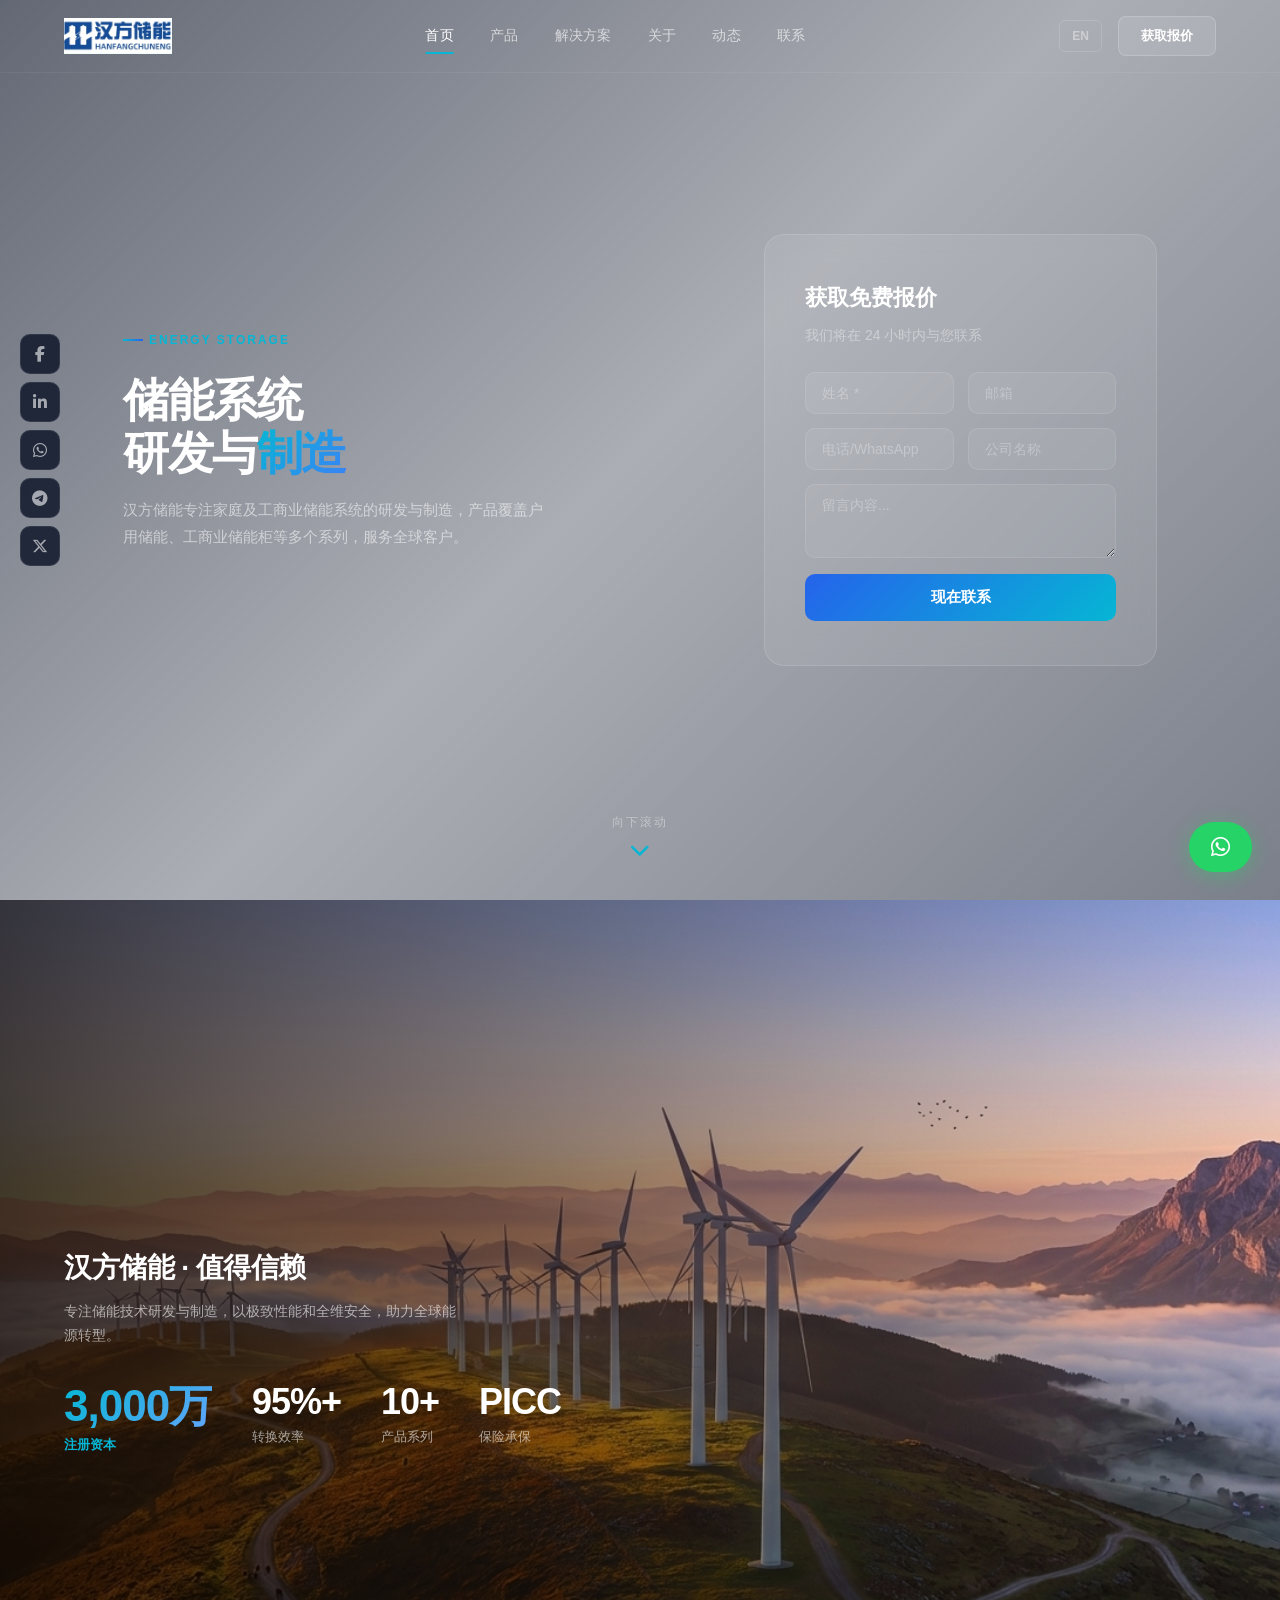
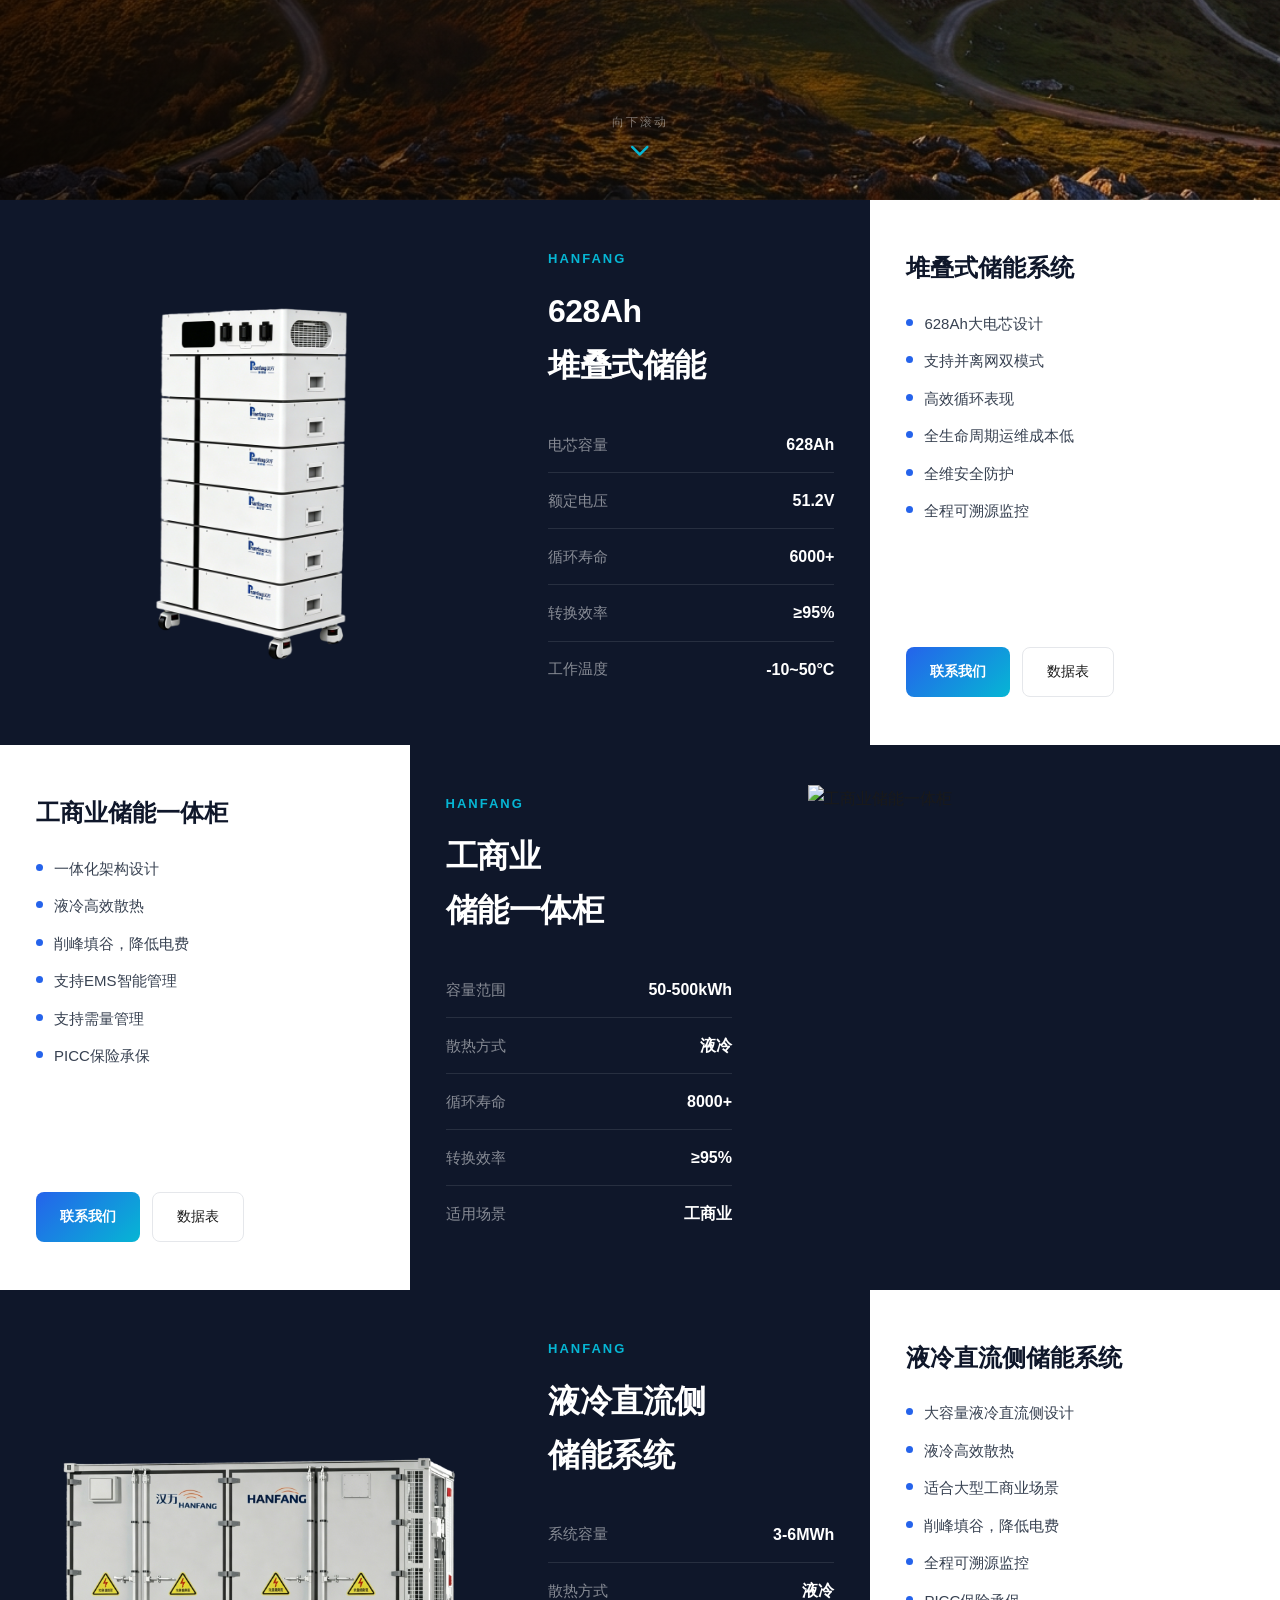
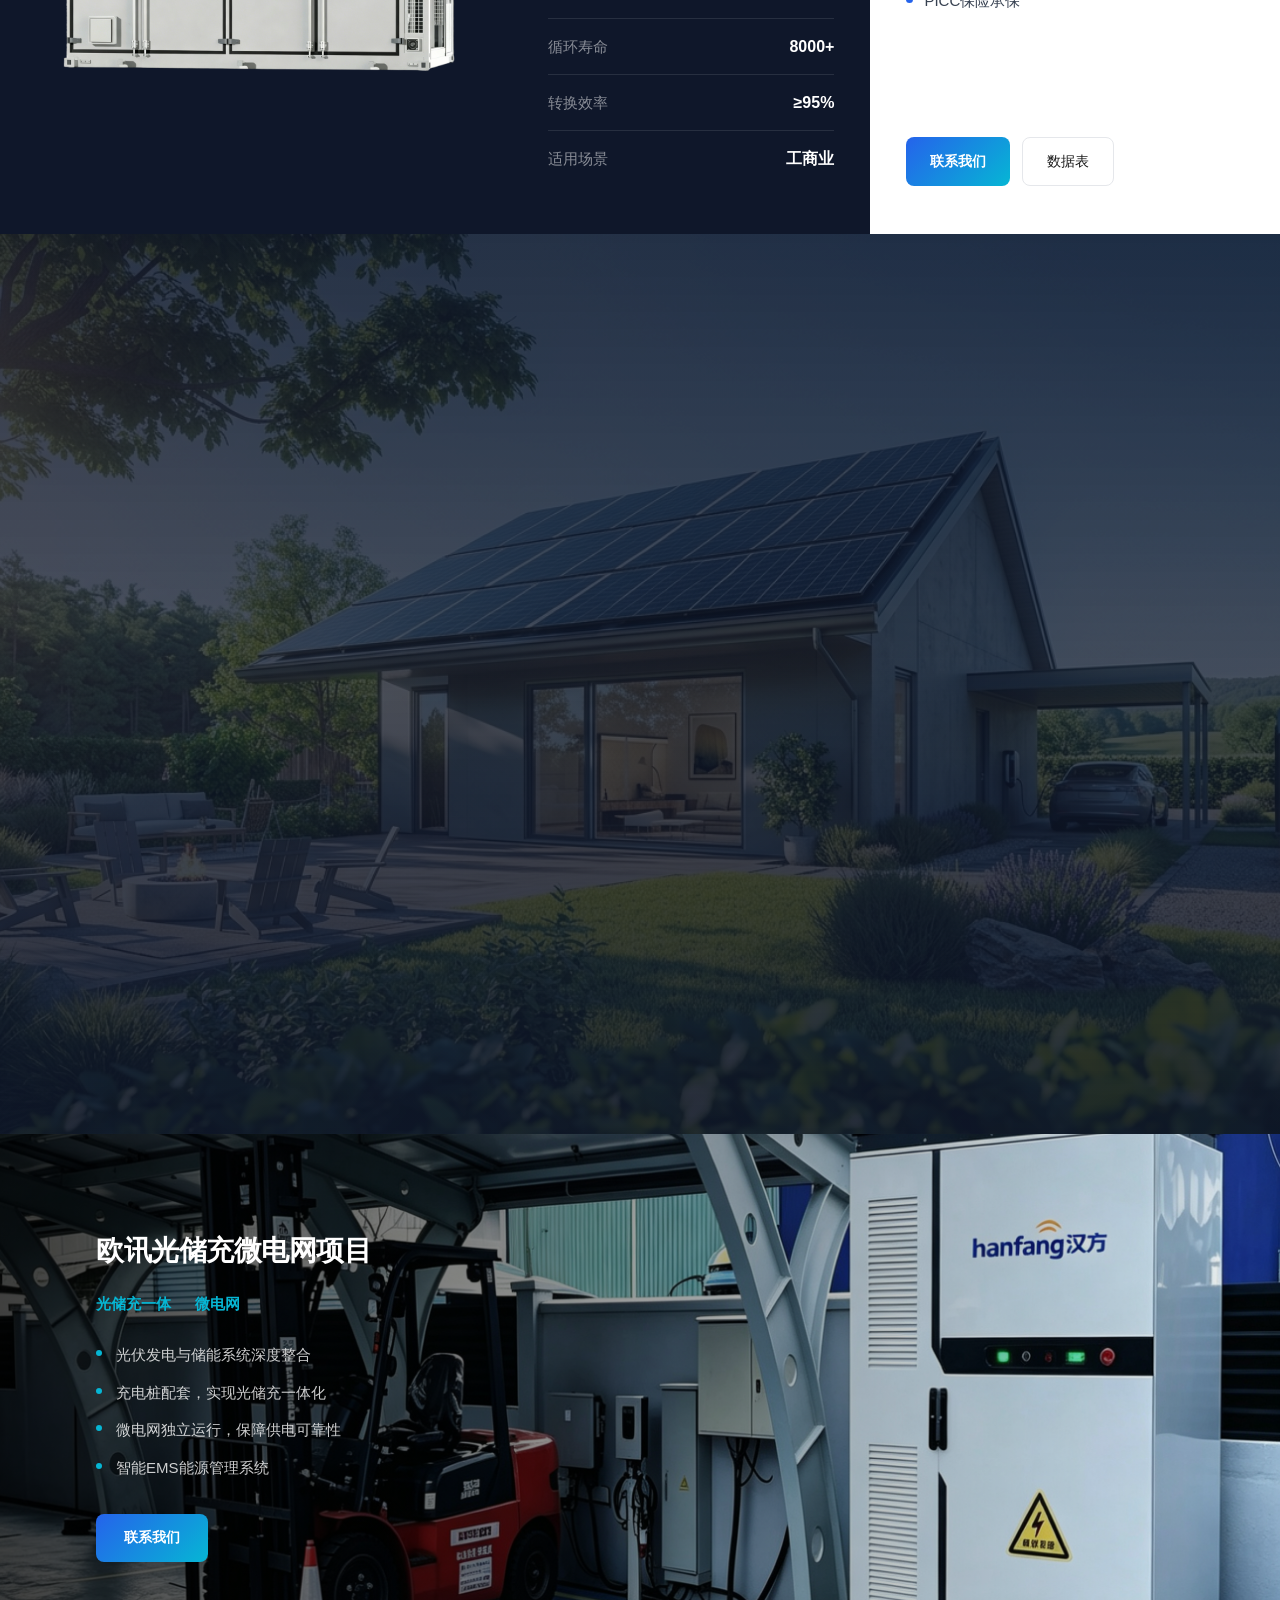
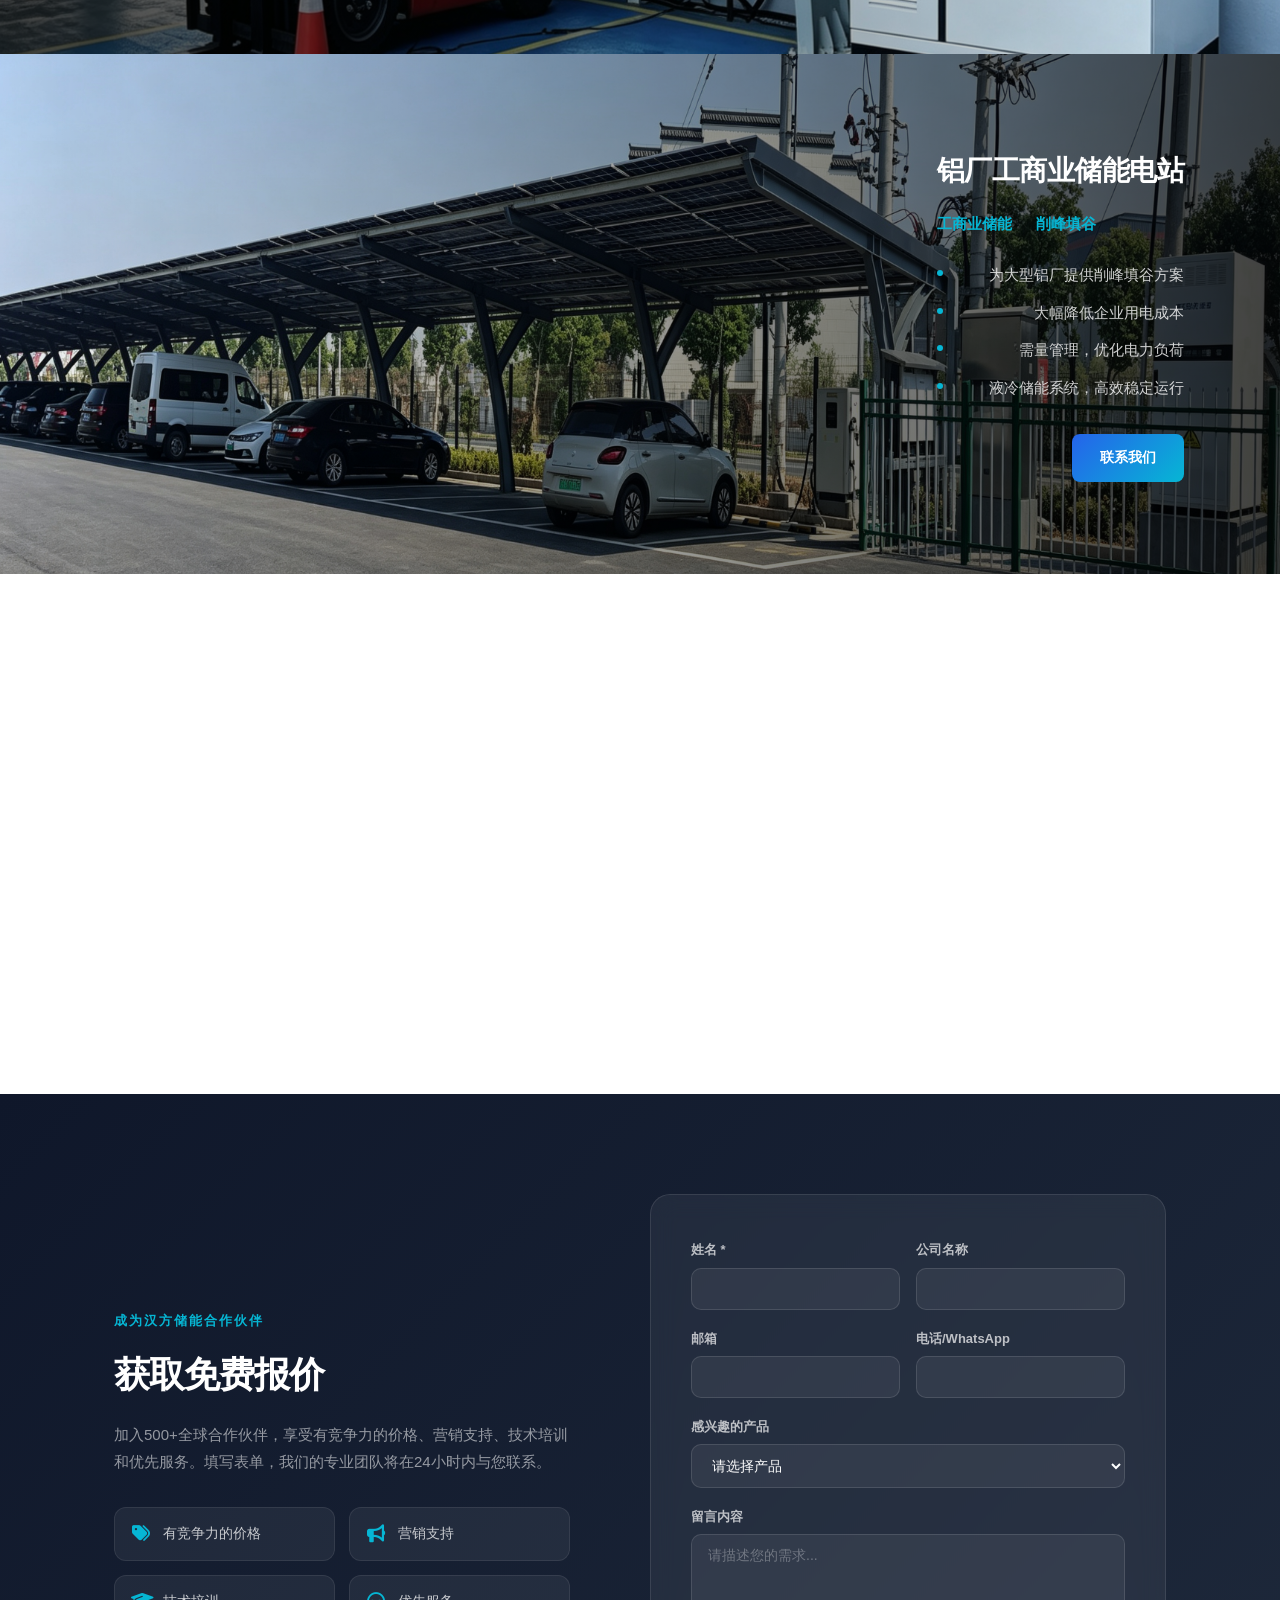
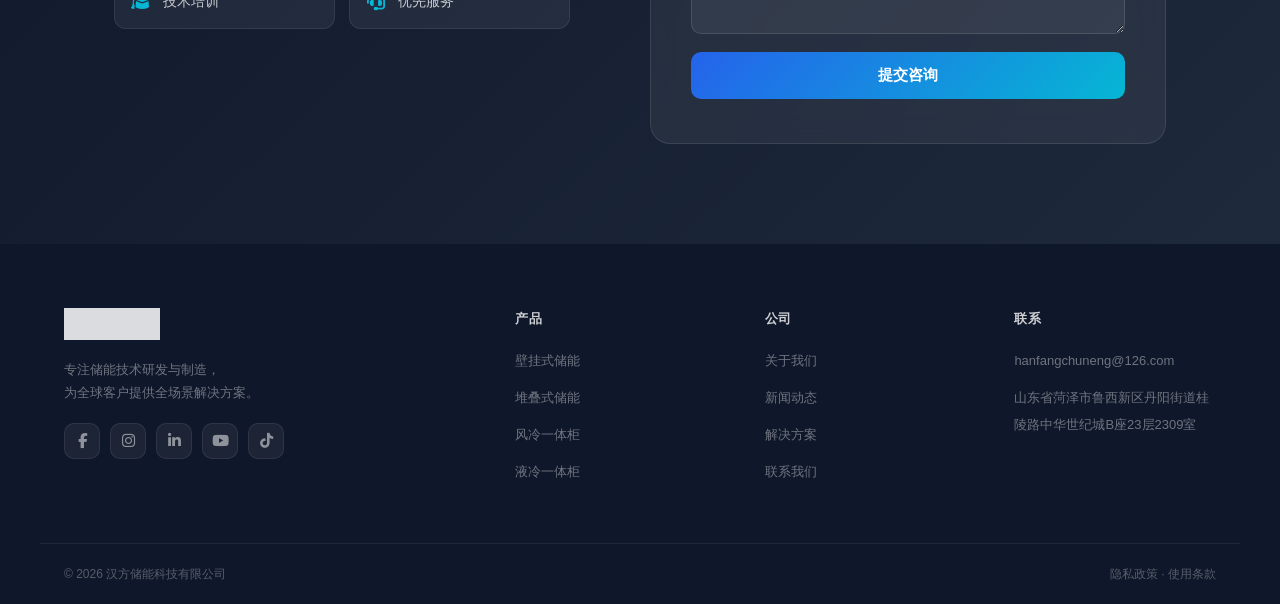
==== commit 89d3e371: "feat: migrate hero video to Mux CDN for faster loading" ====
--- a/index.html
+++ b/index.html
@@ -100,8 +100,9 @@
   </header>
 
   <section class="hero" id="hero">
-    <video class="hero-video" autoplay muted loop playsinline>
-      <source src="images/advantages-bg.mp4" type="video/mp4">
+    <video class="hero-video" autoplay muted loop playsinline preload="auto" poster="https://image.mux.com/QABlvcZkSNX6Mv6uQtPGQ4oIGT5BdcCZiE2q3O01Ezrw/thumbnail.png?time=2">
+      <source src="https://stream.mux.com/QABlvcZkSNX6Mv6uQtPGQ4oIGT5BdcCZiE2q3O01Ezrw.m3u8" type="application/x-mpegURL">
+      <source src="https://stream.mux.com/QABlvcZkSNX6Mv6uQtPGQ4oIGT5BdcCZiE2q3O01Ezrw.mp4" type="video/mp4">
     </video>
     <div class="hero-overlay"></div>
     <div class="hero-in">
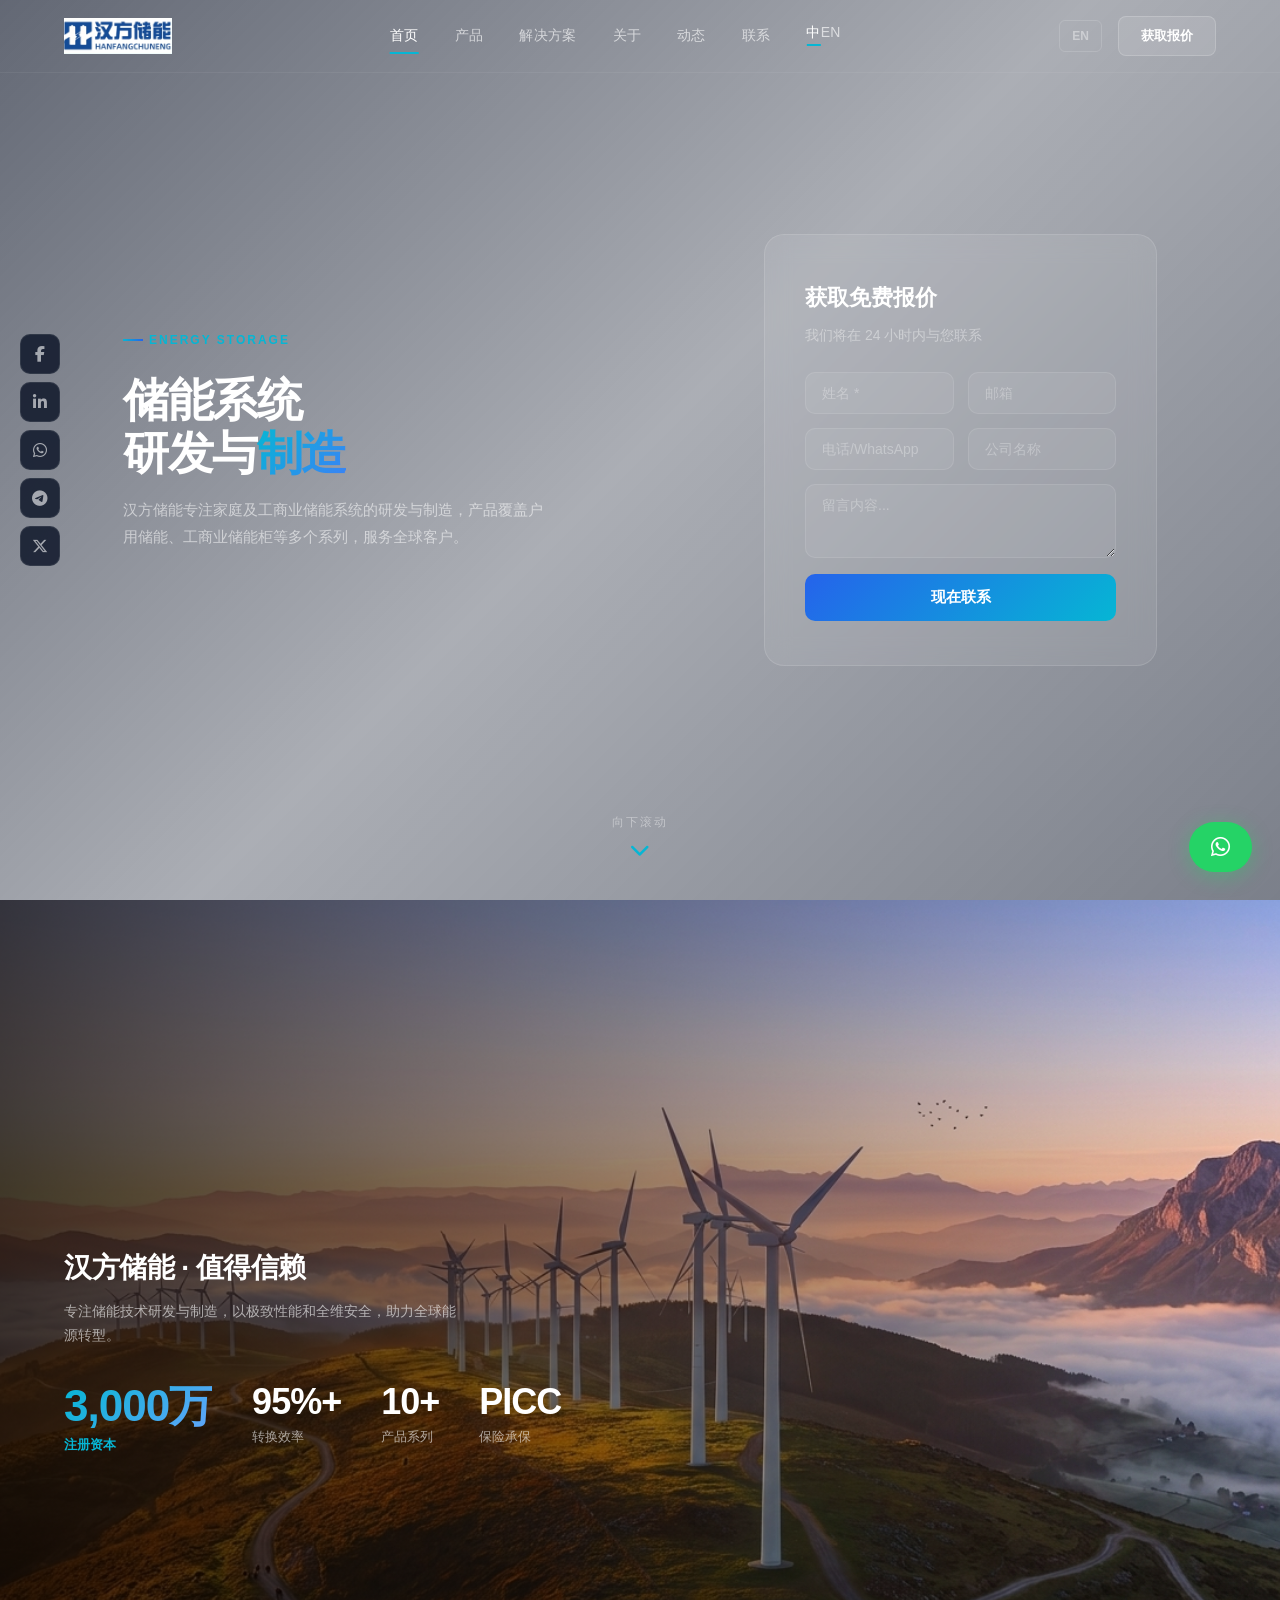
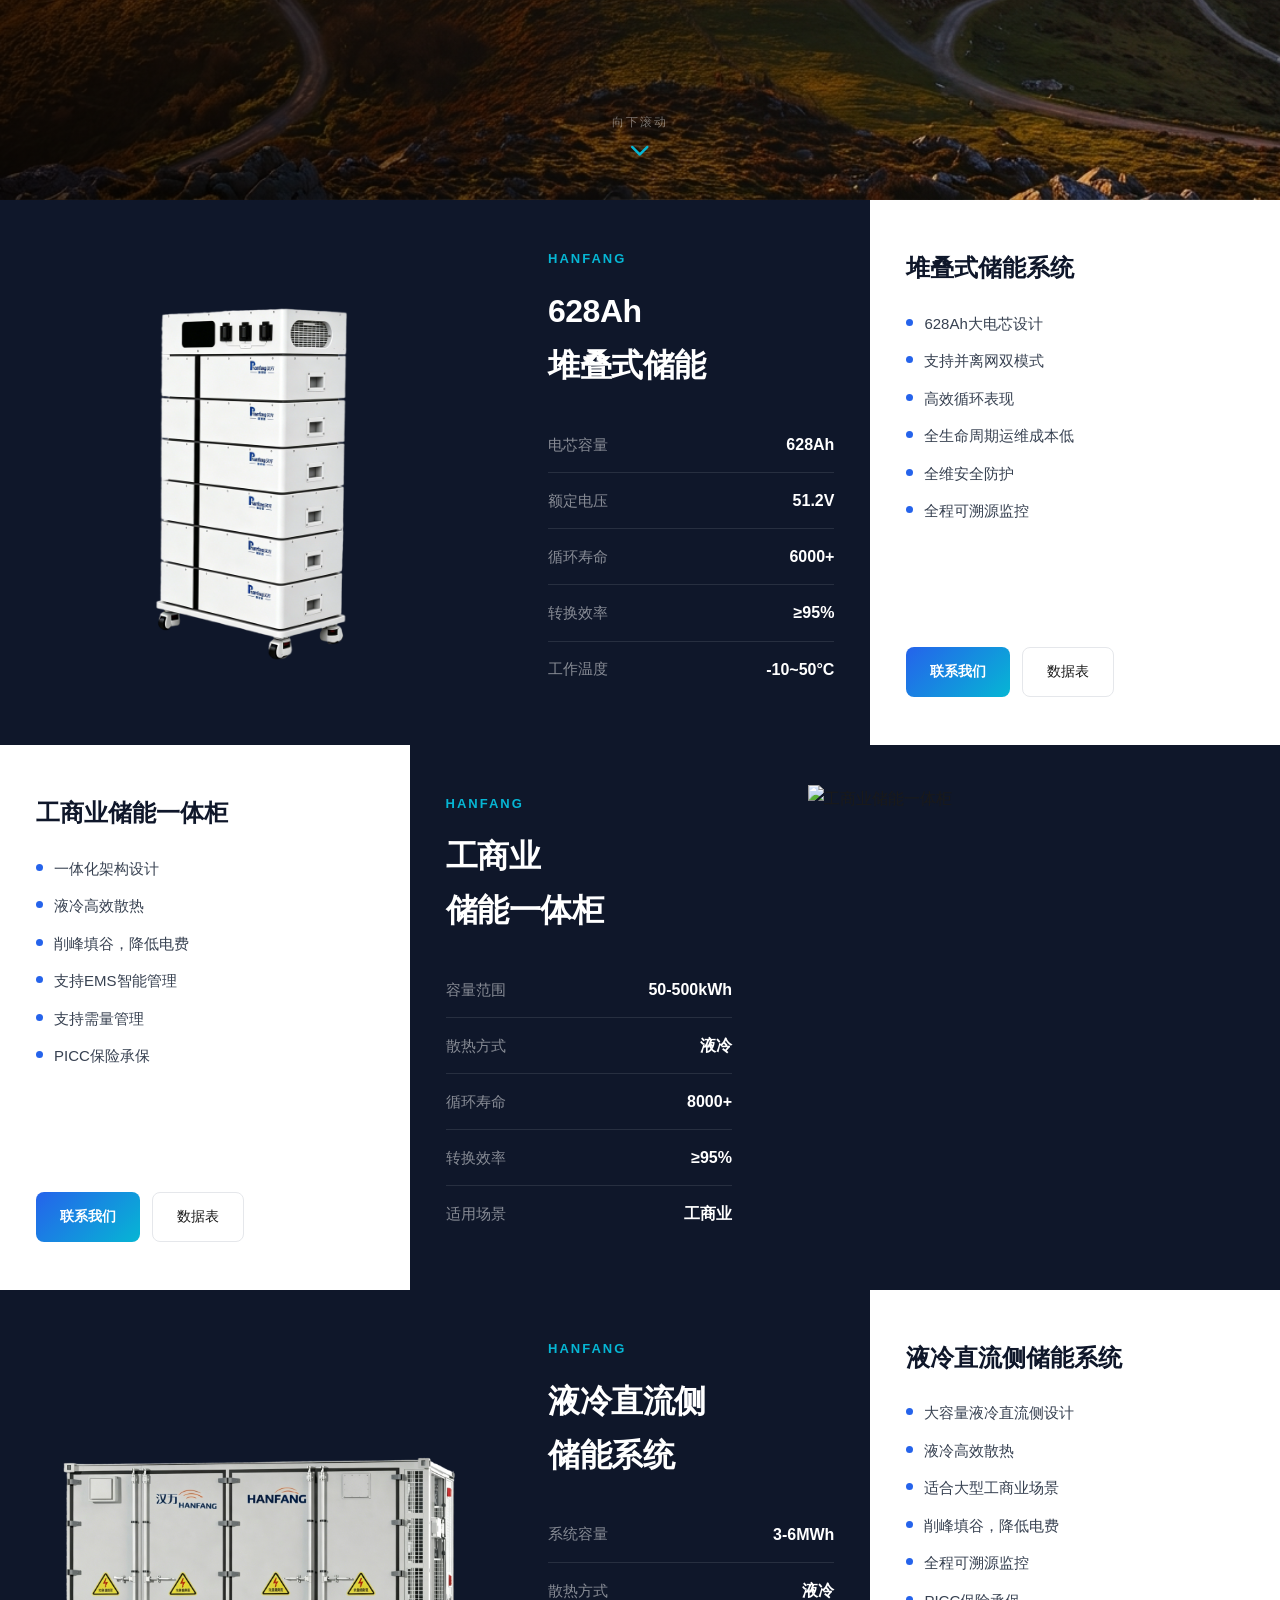
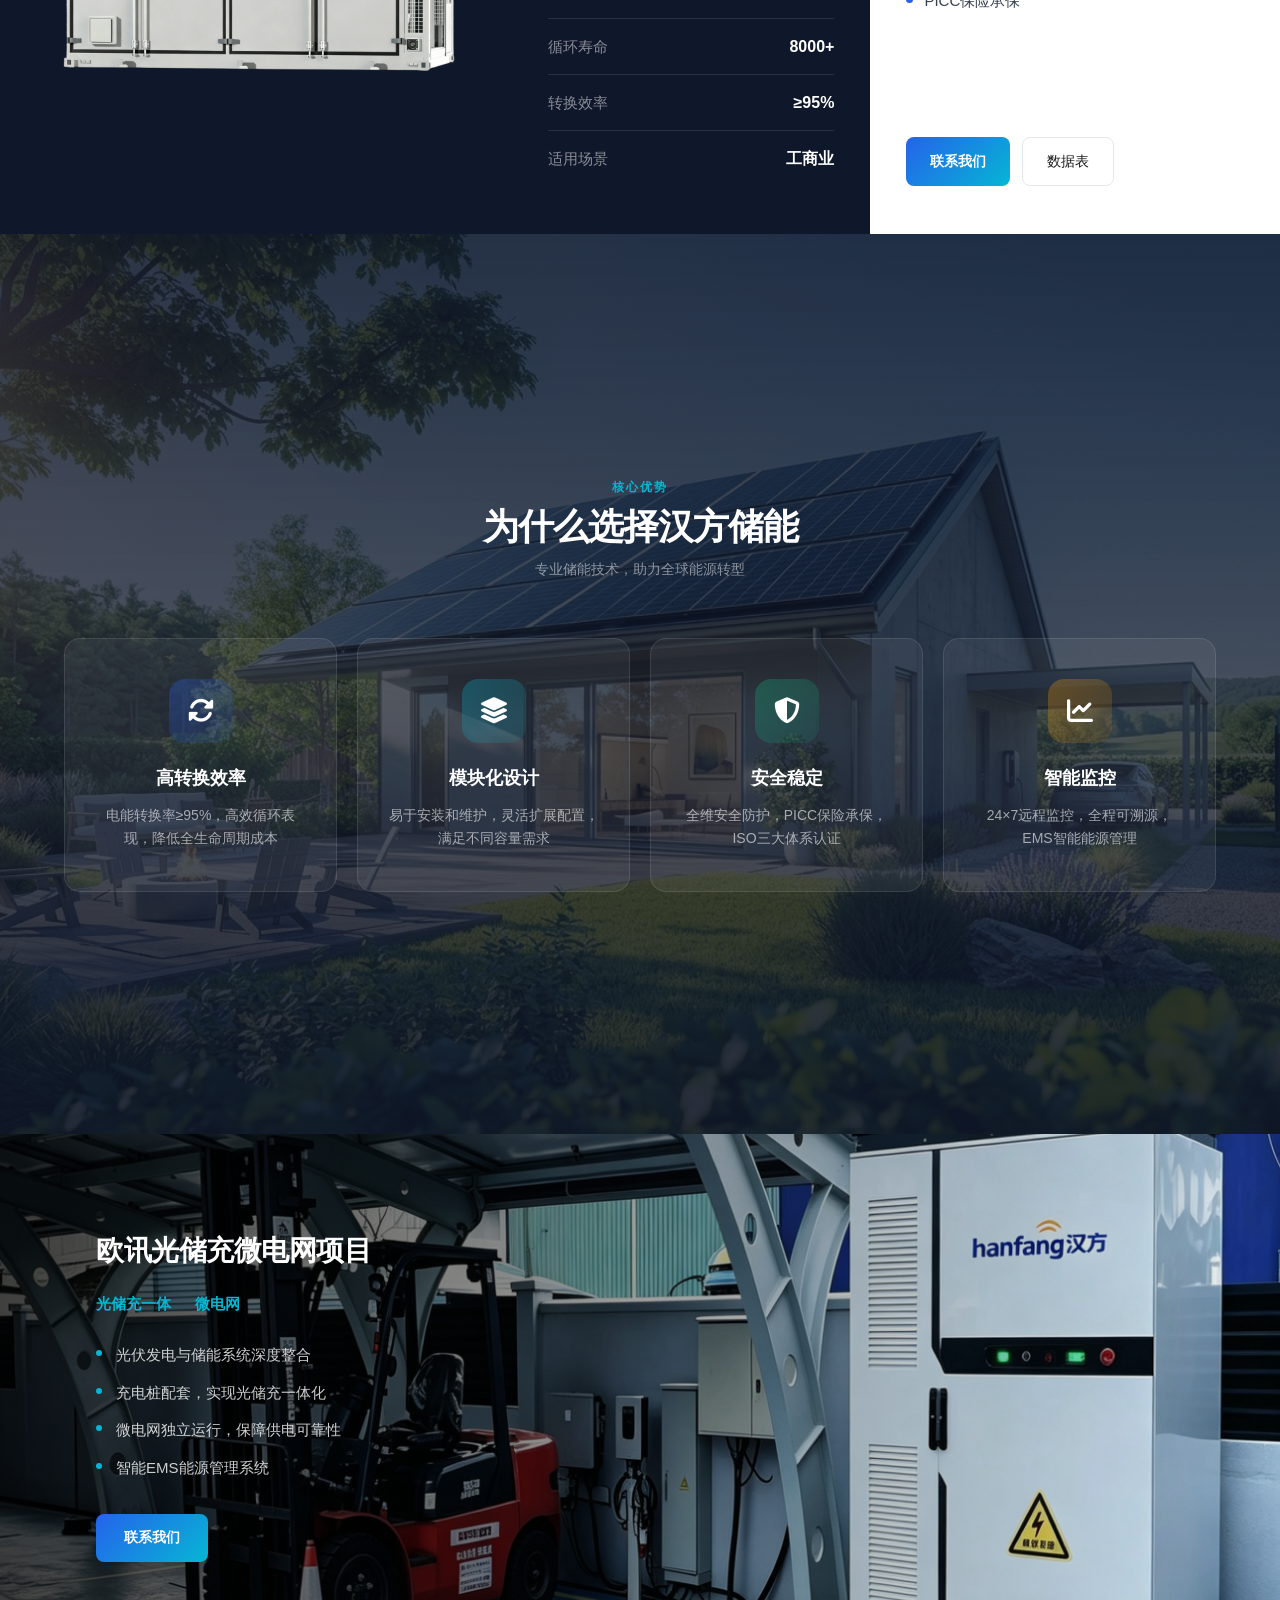
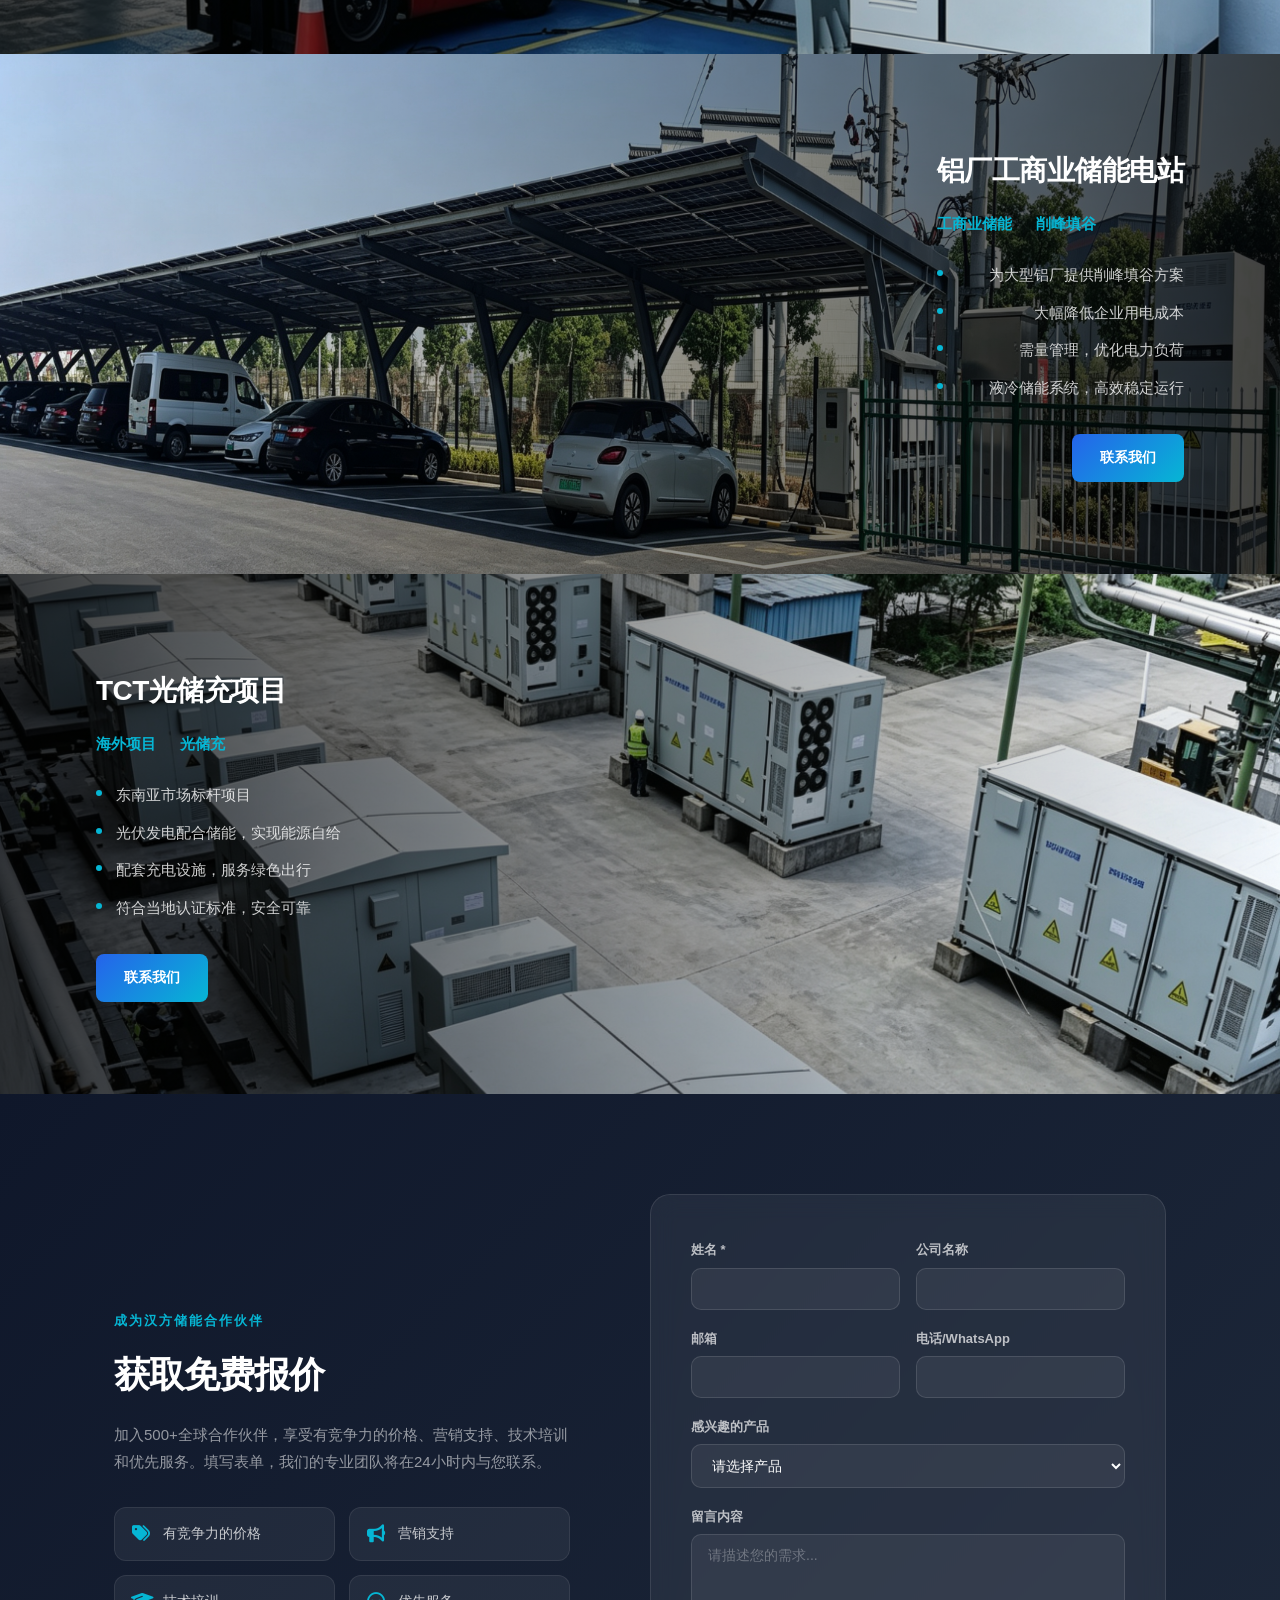
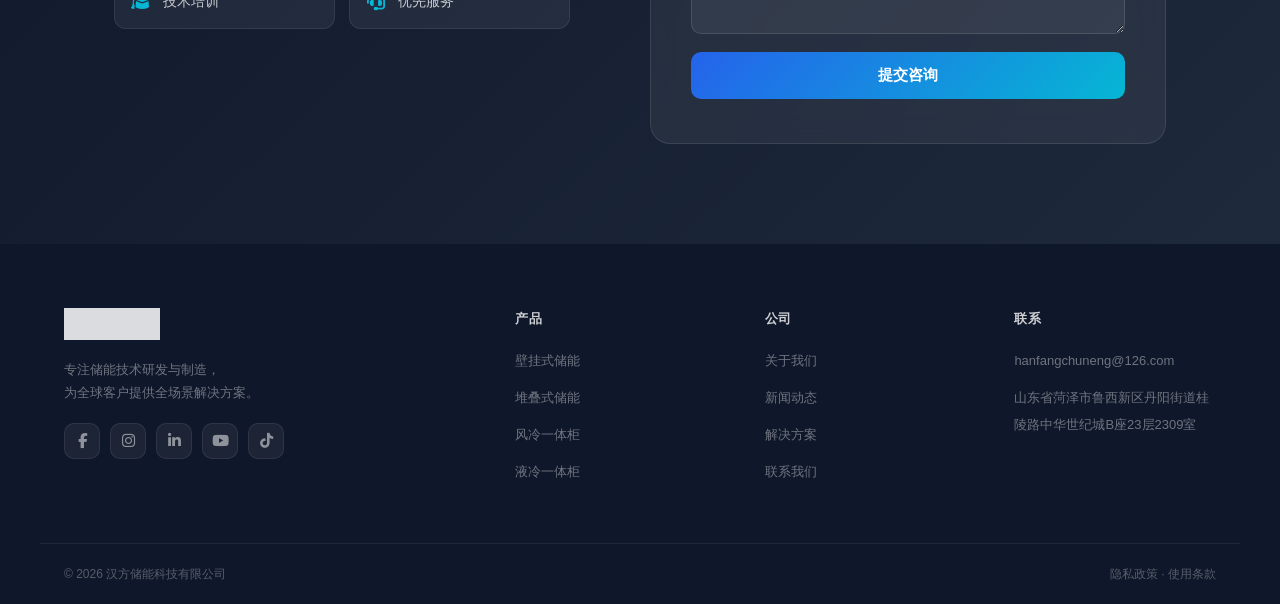
==== commit 36845144: "feat: comprehensive mobile optimization - Add mobile language switcher to hamburger menu on all 12 p" ====
--- a/index.html
+++ b/index.html
@@ -71,7 +71,40 @@
     .stat-itm .num{opacity:0}.stat-itm.vis .num{animation:fadeUp .5s ease forwards}.stat-itm:nth-child(1).vis .num{animation-delay:.1s}.stat-itm:nth-child(2).vis .num{animation-delay:.2s}.stat-itm:nth-child(3).vis .num{animation-delay:.3s}.stat-itm:nth-child(4).vis .num{animation-delay:.4s}
     .prod-section{opacity:0}.prod-section.vis{animation:fadeUp .6s ease forwards}.solu-section{opacity:0}.solu-section.vis{animation:fadeUp .6s ease forwards}.case-block{opacity:0}.case-block.vis{animation:fadeUp .6s ease forwards}
     @media(max-width:1024px){.hero-in{flex-direction:column;gap:40px;padding:0 24px}.hero-t{flex:none;width:100%}.hero-form{flex:none;width:100%;max-width:480px}.prod-section,.prod-section.reverse{grid-template-columns:1fr}.prod-img{max-height:360px}.solu-section,.solu-section.reverse{grid-template-columns:1fr;direction:ltr}.solu-photo{max-height:300px}.case-block{min-height:420px}.case-content{padding:48px 32px}.case-block.reverse .case-content{align-items:flex-start;text-align:left}.icon-grid{grid-template-columns:repeat(2,1fr)}.ft-grid{grid-template-columns:repeat(2,1fr)}.stats-bar{min-height:60vh}.stats-grid{gap:24px}.quote-inner{grid-template-columns:1fr;gap:40px}.quote-left{text-align:center}.quote-features{grid-template-columns:1fr 1fr}}
-    @media(max-width:768px){.hd-nav,.hd-r{display:none}.mob-tog{display:block}.hero-t h1{font-size:28px}.hero-t{padding:60px 0}.hero{min-height:100vh}.hero-in{min-height:100vh}.sec{padding:56px 0}.sec-head h2{font-size:24px}.icon-grid{grid-template-columns:1fr}.cta-in{grid-template-columns:1fr;gap:32px}.cta-left{text-align:center}.ft-grid{grid-template-columns:1fr}.ft-btm{flex-direction:column;gap:8px;text-align:center}.solu-detail{padding:32px 24px}.form-row{grid-template-columns:1fr}.quote-section{padding:64px 0}.quote-right{padding:28px 20px}.qf-row{grid-template-columns:1fr}.quote-features{grid-template-columns:1fr}}
+    @media(max-width:768px){
+      .hd-nav,.hd-r{display:none}.mob-tog{display:block}
+      .hero{min-height:100svh}.hero-in{min-height:auto;flex-direction:column;gap:0;padding:80px 16px 40px}
+      .hero-t{padding:40px 0 0;flex:none;width:100%}.hero-t h1{font-size:28px;line-height:1.2;letter-spacing:-.5px}.hero-t>p{font-size:14px;margin-bottom:20px;max-width:100%}
+      .hero-certs{gap:10px;margin-bottom:20px}.hero-certs span{font-size:10px;padding:3px 8px}
+      .hero-btn{flex-direction:column;gap:10px}.hero-btn .btn-p,.hero-btn .btn-o{width:100%;justify-content:center}
+      .hero-form{flex:none;width:100%;padding:28px 20px;border-radius:16px;margin-top:24px}
+      .hero-form h3{font-size:18px}.hero-form>p{font-size:13px;margin-bottom:16px}
+      .form-input{padding:10px 14px;font-size:14px}.form-submit{padding:12px;font-size:14px}
+      .scroll-arrow{bottom:24px}
+      .stats-bar{min-height:auto}.stats-content{padding:40px 16px}.stats-content h2{font-size:22px}
+      .stats-grid{gap:20px;flex-wrap:wrap;justify-content:space-between}.stat-itm{flex:0 0 45%}
+      .stat-itm .num{font-size:28px}.stat-highlight .num{font-size:32px}
+      .prod-section,.prod-section.reverse{grid-template-columns:1fr;min-height:auto}
+      .prod-img{max-height:280px}.prod-img img{padding:20px}
+      .prod-specs{padding:28px 20px}.prod-specs h3{font-size:24px}.prod-specs .spec-row{padding:10px 0}
+      .prod-info{padding:28px 20px}.prod-info h3{font-size:20px}.prod-info ul li{font-size:14px;padding:4px 0}
+      .prod-btns{flex-direction:column;gap:10px}.prod-btns a,.prod-btns .ds-wrap{width:100%}.prod-btns .btn-white,.prod-btns .btn-ghost-white{justify-content:center;width:100%}
+      .ds-popup{position:fixed;inset:auto 16px 16px 16px;width:auto;transform:none;bottom:16px;border-radius:16px;max-height:70vh;overflow-y:auto;z-index:200}
+      .ds-popup::after{display:none}
+      .ds-popup.show{opacity:1;visibility:visible;pointer-events:auto}
+      .icon-grid{grid-template-columns:1fr;gap:14px}.icon-box{padding:28px 20px}.icon-box .ic{width:52px;height:52px;margin-bottom:14px}.icon-box h3{font-size:16px}.icon-box p{font-size:13px}
+      .solu-section,.solu-section.reverse{grid-template-columns:1fr;direction:ltr}.solu-photo{max-height:240px}.solu-detail{padding:28px 16px}.solu-detail h3{font-size:20px}
+      .solu-stat{flex-wrap:wrap;gap:12px}
+      .case-block{min-height:360px}.case-content{padding:32px 16px}.case-inner h3{font-size:22px}
+      .case-stats{flex-wrap:wrap;gap:12px}.case-inner ul li{font-size:14px}
+      .case-block.reverse .case-content{align-items:flex-start;text-align:left}
+      .quote-section{padding:48px 0}.quote-inner{grid-template-columns:1fr;gap:32px;padding:0 16px}
+      .quote-left{text-align:left}.quote-left h2{font-size:26px}
+      .quote-features{grid-template-columns:1fr;gap:10px}.quote-feat{padding:10px 14px}
+      .quote-right{padding:24px 16px;border-radius:14px}.qf-row{grid-template-columns:1fr}
+      .qf-group input,.qf-group select,.qf-group textarea{padding:10px 14px;font-size:14px}
+      .qf-submit{padding:12px;font-size:14px}
+    }
   </style>
   <style>
     .wa-float{position:fixed;bottom:28px;right:28px;z-index:99;display:flex;align-items:center;gap:10px;background:#25D366;color:#fff;padding:14px 22px;border-radius:50px;font-size:14px;font-weight:600;font-family:var(--ff);box-shadow:0 4px 20px rgba(37,211,102,.4);transition:all .3s;cursor:pointer}.wa-float:hover{transform:translateY(-3px);box-shadow:0 8px 28px rgba(37,211,102,.5)}.wa-float i{font-size:22px}.wa-float .wa-label{display:none}.wa-float:hover .wa-label{display:inline}@media(max-width:768px){.wa-float{bottom:20px;right:20px;padding:14px 16px}.wa-float .wa-label{display:none}}
@@ -90,6 +123,7 @@
         <a href="about.html" data-zh="关于" data-en="About">关于</a>
         <a href="news.html" data-zh="动态" data-en="News">动态</a>
         <a href="contact.html" data-zh="联系" data-en="Contact">联系</a>
+        <div class="mob-lang"><a href="index.html" class="on">中</a><a href="en/">EN</a></div>
       </nav>
       <div class="hd-r">
         <div class="lang-sw"><a href="en/" class="lang-btn" style="padding:5px 12px;font-size:12px;font-weight:600;color:rgba(255,255,255,.4);text-decoration:none;transition:all .2s" onmouseover="this.style.color='rgba(255,255,255,.8)'" onmouseout="this.style.color='rgba(255,255,255,.4)'">EN</a></div>
--- a/css/common.css
+++ b/css/common.css
@@ -31,4 +31,26 @@
 .fade{opacity:0;transform:translateY(20px)}.fade.vis{animation:fadeUp .6s ease forwards}@keyframes fadeUp{from{opacity:0;transform:translateY(20px)}to{opacity:1;transform:translateY(0)}}
 
 @media(max-width:1024px){.ft-grid{grid-template-columns:repeat(2,1fr)}}
-@media(max-width:768px){.hd-nav,.hd-r{display:none}.mob-tog{display:block}.page-hero{padding:100px 0 60px}.page-hero h1{font-size:28px}.sec{padding:56px 0}.cta-in{flex-direction:column;text-align:center;gap:24px}.ft-grid{grid-template-columns:1fr}.ft-btm{flex-direction:column;gap:8px;text-align:center}.wa-float{bottom:20px;right:20px;padding:14px 16px}.wa-float .wa-label{display:none}.soc-share{display:none}}
+@media(max-width:768px){
+  .hd-in{height:60px;padding:0 16px}
+  .hd-nav{display:none}.hd-r{display:none}
+  .mob-tog{display:block}
+  .hd-nav.mob-open{display:flex;top:60px;left:12px;right:12px;padding:16px 20px;border-radius:12px;z-index:100}
+  .hd-nav.mob-open a{padding:12px 0;font-size:15px}
+  .mob-lang{display:none !important;align-items:center;gap:12px;padding:12px 0;border-top:1px solid rgba(255,255,255,.08);margin-top:4px}
+  .hd-nav.mob-open .mob-lang{display:flex !important}
+  .mob-lang a{padding:8px 16px !important;border:1px solid rgba(255,255,255,.15);border-radius:6px;font-size:13px !important;text-align:center;flex:0 0 auto}
+  .mob-lang a.on{background:rgba(255,255,255,.15);color:#fff !important}
+  .page-hero{padding:80px 16px 48px}.page-hero h1{font-size:26px;line-height:1.25}
+  .sec{padding:48px 0}.sec-head{margin-bottom:32px}.sec-head h2{font-size:22px;line-height:1.3}
+  .sec-lbl{font-size:11px}
+  .mw{padding:0 16px}
+  .btn-p,.btn-o,.btn-white,.btn-case,.btn-gradient,.btn-outline{padding:10px 20px;font-size:13px}
+  .cta-in{flex-direction:column;text-align:center;gap:24px;padding:40px 16px}.cta-in h2{font-size:22px}.cta-btns{justify-content:center}
+  .ft{padding:40px 0 0}.ft-grid{grid-template-columns:1fr;gap:32px}.ft-col{padding:0}.ft-btm{flex-direction:column;gap:8px;text-align:center;margin-top:32px;padding:16px}
+  .wa-float{bottom:16px;right:16px;padding:12px 14px;box-shadow:0 4px 16px rgba(37,211,102,.4)}.wa-float .wa-label{display:none !important}
+  .soc-share{display:none}
+  .ci-social{gap:8px}.ci-social a{width:38px;height:38px;font-size:15px}
+  .breadcrumb{font-size:12px}
+  .fade{transform:none}
+}
